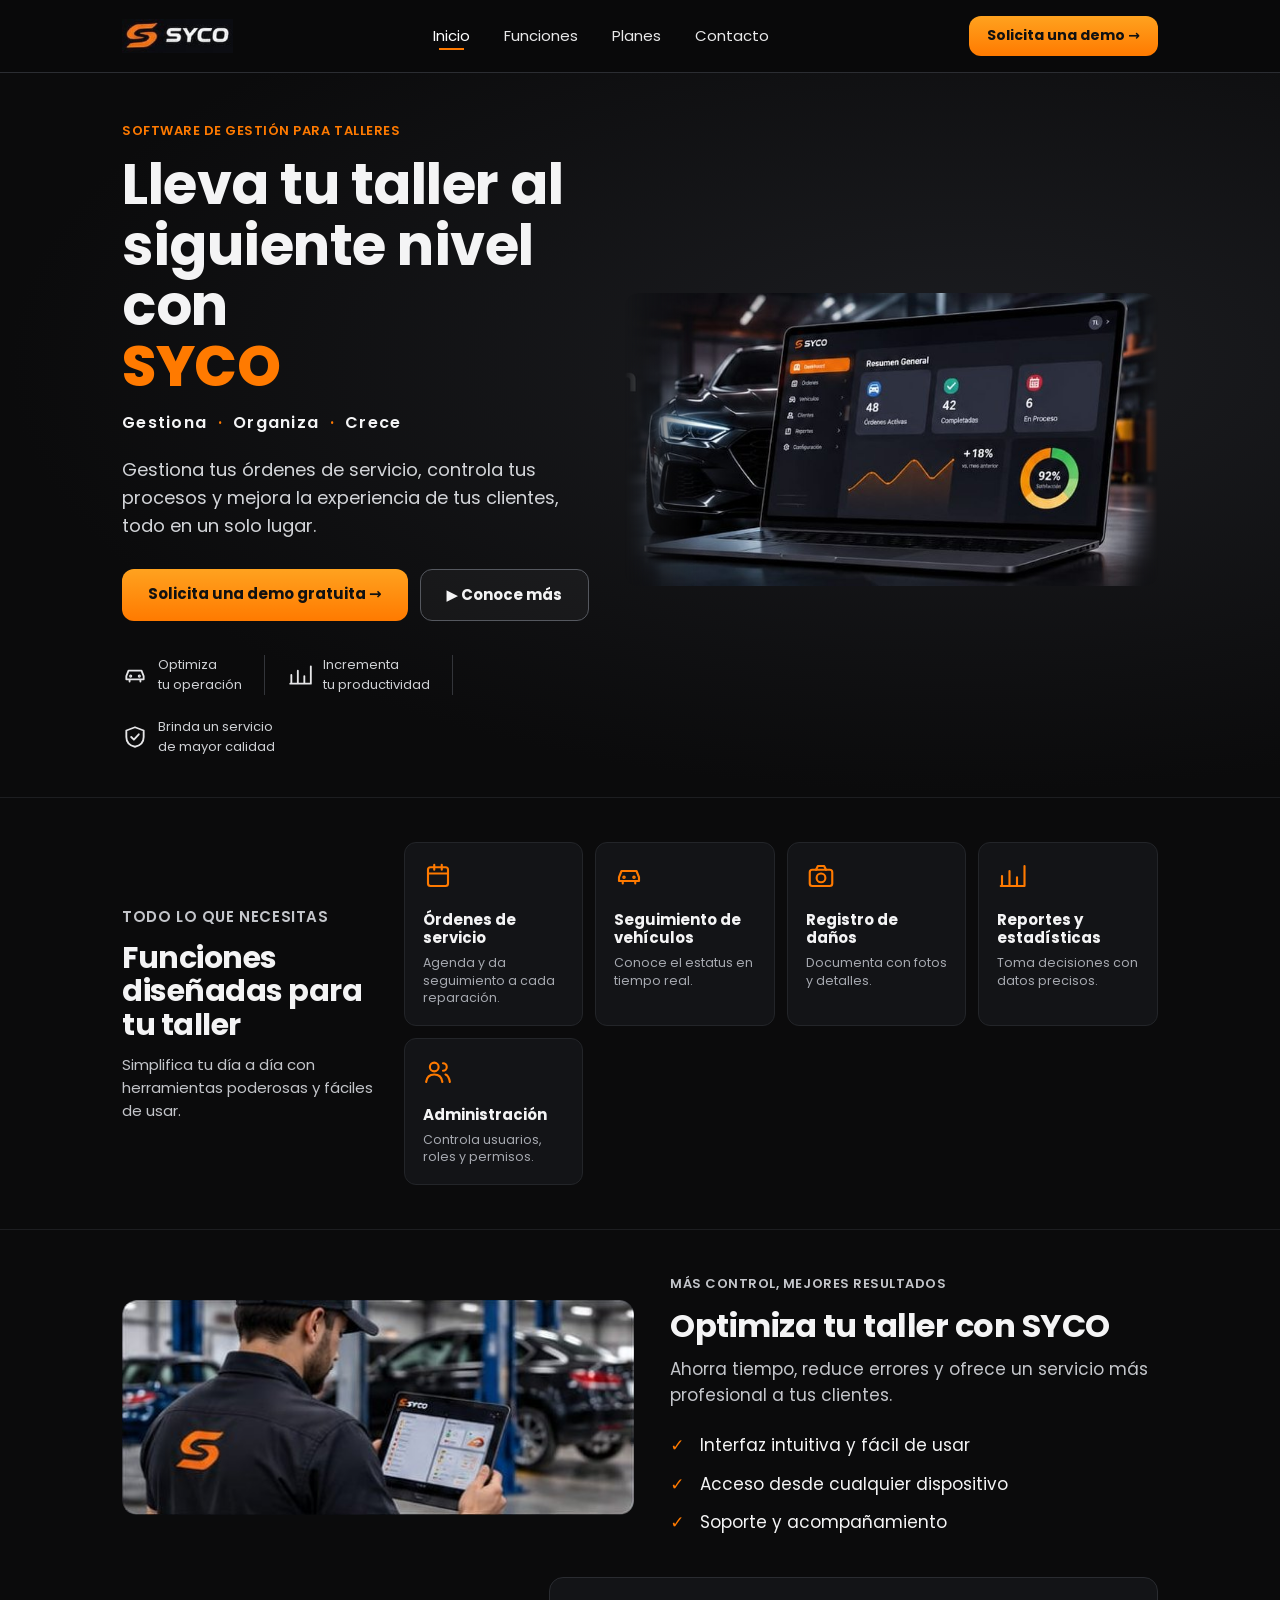
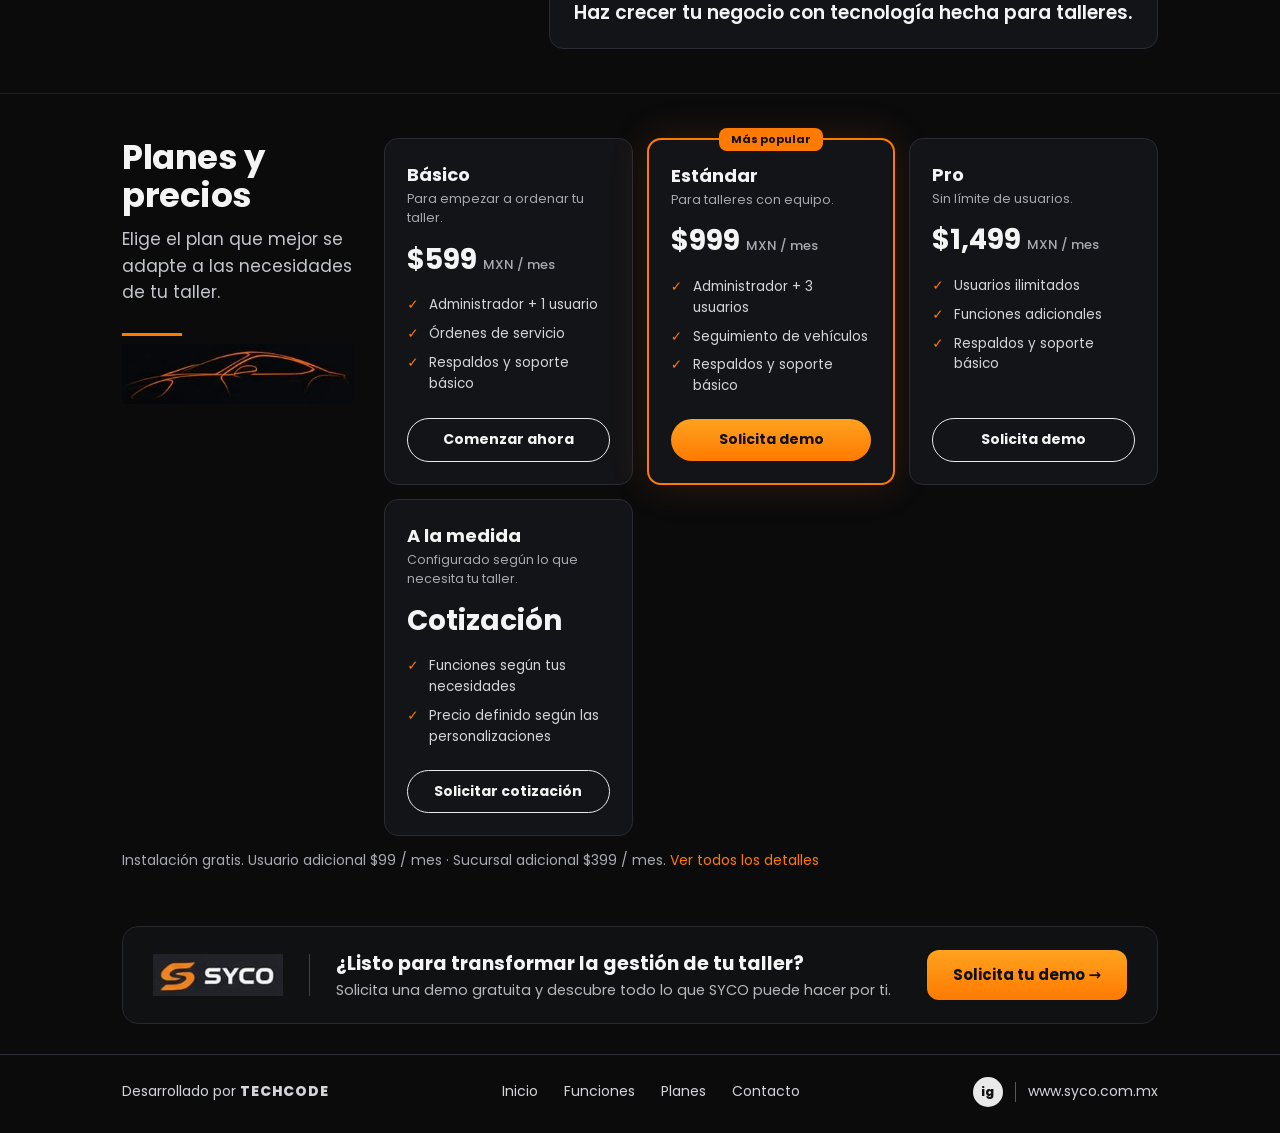
==== index.html @ 043d55bd "PW SYCO" ====
<!DOCTYPE html>
<html lang="es"><head><meta charset="utf-8"><meta name="viewport" content="width=device-width, initial-scale=1">
<title>Inicio | SYCO</title><meta name="description" content="SYCO: software de gestión para talleres mecánicos.">
<link rel="icon" href="logo-nav.jpg">
<link href="https://fonts.googleapis.com/css2?family=Poppins:wght@400;500;600;700;800&display=swap" rel="stylesheet">
<link rel="stylesheet" href="style.css"></head><body>
<header><div class="wrap nav"><a href="index.html" class="logo" aria-label="SYCO, inicio"><img src="logo-nav.jpg" alt="SYCO"></a>
<nav><a href="index.html" class=active>Inicio</a><a href="funciones.html">Funciones</a><a href="planes.html">Planes</a><a href="contacto.html">Contacto</a></nav><a class="btn sm" href="contacto.html">Solicita una demo →</a></div></header>
<main><section class="h-hero"><div class="wrap"><div>
<p class="eyebrow">Software de gestión para talleres</p>
<h1>Lleva tu taller al siguiente nivel con <em>SYCO</em></h1>
<p class="slogan">Gestiona <span>·</span> Organiza <span>·</span> Crece</p>
<p class="lead">Gestiona tus órdenes de servicio, controla tus procesos y mejora la experiencia de tus clientes, todo en un solo lugar.</p>
<div class="actions"><a class="btn" href="contacto.html">Solicita una demo gratuita →</a><a class="btn ghost" href="funciones.html">▶ Conoce más</a></div>
<div class="mini"><div><svg viewBox="0 0 24 24" aria-hidden="true"><path d="M4 16v-3l2-5h12l2 5v3M4 16h16M7 16v2M17 16v2"/><circle cx="8" cy="13" r=".6"/><circle cx="16" cy="13" r=".6"/></svg><span>Optimiza<br>tu operación</span></div><div><svg viewBox="0 0 24 24" aria-hidden="true"><path d="M4 20V12M10 20V8M16 20V13M22 20V4M3 20h19"/></svg><span>Incrementa<br>tu productividad</span></div><div><svg viewBox="0 0 24 24" aria-hidden="true"><path d="M12 3l8 3v6c0 5-3.500 8-8 9-4.500-1-8-4-8-9V6z"/><path d="M8.500 12l2.500 2.500 4.500-5"/></svg><span>Brinda un servicio<br>de mayor calidad</span></div></div>
</div><img class="shot" src="hero-laptop.jpg" alt="Panel de SYCO en una laptop frente a un auto" width="715" height="393"></div></section>

<section class="band"><div class="wrap f-wrap"><div><p class="eyebrow">Todo lo que necesitas</p><h2>Funciones diseñadas para tu taller</h2><p>Simplifica tu día a día con herramientas poderosas y fáciles de usar.</p></div>
<div class="ftl">
<div class="ft"><svg viewBox="0 0 24 24" aria-hidden="true"><rect x="4" y="5" width="16" height="15" rx="2"/><path d="M4 10h16M9 3v4M15 3v4"/></svg><h3>Órdenes de servicio</h3><p>Agenda y da seguimiento a cada reparación.</p></div>
<div class="ft"><svg viewBox="0 0 24 24" aria-hidden="true"><path d="M4 16v-3l2-5h12l2 5v3M4 16h16M7 16v2M17 16v2"/><circle cx="8" cy="13" r=".6"/><circle cx="16" cy="13" r=".6"/></svg><h3>Seguimiento de vehículos</h3><p>Conoce el estatus en tiempo real.</p></div>
<div class="ft"><svg viewBox="0 0 24 24" aria-hidden="true"><rect x="3" y="7" width="18" height="13" rx="2"/><circle cx="12" cy="13.500" r="3.500"/><path d="M8 7l1.500-3h5L16 7"/></svg><h3>Registro de daños</h3><p>Documenta con fotos y detalles.</p></div>
<div class="ft"><svg viewBox="0 0 24 24" aria-hidden="true"><path d="M4 20V12M10 20V8M16 20V13M22 20V4M3 20h19"/></svg><h3>Reportes y estadísticas</h3><p>Toma decisiones con datos precisos.</p></div>
<div class="ft"><svg viewBox="0 0 24 24" aria-hidden="true"><circle cx="9" cy="8" r="3.500"/><path d="M2.500 20c.5-4 3-6 6.500-6s6 2 6.500 6M16 5a3 3 0 010 6M18 14c2 .8 3 2.700 3.500 6"/></svg><h3>Administración</h3><p>Controla usuarios, roles y permisos.</p></div></div></div></section>

<section class="band"><div class="wrap opt"><img class="m" src="mecanico.jpg" alt="Mecánico usando SYCO en una tableta" width="499" height="209">
<div><p class="eyebrow">Más control, mejores resultados</p><h2>Optimiza tu taller con SYCO</h2><p>Ahorra tiempo, reduce errores y ofrece un servicio más profesional a tus clientes.</p>
<ul class="chk"><li>Interfaz intuitiva y fácil de usar</li><li>Acceso desde cualquier dispositivo</li><li>Soporte y acompañamiento</li></ul></div>
<div class="grow" style="grid-column:1/-1;justify-items:end"><div>Haz crecer tu negocio con tecnología hecha para talleres.</div></div></div></section>

<section class="band"><div class="wrap pr"><div><h2>Planes y precios</h2><p>Elige el plan que mejor se adapte a las necesidades de tu taller.</p><hr><img src="auto-linea.jpg" alt="" width="330" height="85"></div>
<div class="cards">
<div class="pc"><h3>Básico</h3><small class="d">Para empezar a ordenar tu taller.</small><div class="pp">$599 <small>MXN / mes</small></div><ul><li>Administrador + 1 usuario</li><li>Órdenes de servicio</li><li>Respaldos y soporte básico</li></ul><a class="btn ghost" href="contacto.html">Comenzar ahora</a></div>
<div class="pc hot"><span class="badge">Más popular</span><h3>Estándar</h3><small class="d">Para talleres con equipo.</small><div class="pp">$999 <small>MXN / mes</small></div><ul><li>Administrador + 3 usuarios</li><li>Seguimiento de vehículos</li><li>Respaldos y soporte básico</li></ul><a class="btn" href="contacto.html">Solicita demo</a></div>
<div class="pc"><h3>Pro</h3><small class="d">Sin límite de usuarios.</small><div class="pp">$1,499 <small>MXN / mes</small></div><ul><li>Usuarios ilimitados</li><li>Funciones adicionales</li><li>Respaldos y soporte básico</li></ul><a class="btn ghost" href="contacto.html">Solicita demo</a></div>
<div class="pc"><h3>A la medida</h3><small class="d">Configurado según lo que necesita tu taller.</small><div class="pp">Cotización</div><ul><li>Funciones según tus necesidades</li><li>Precio definido según las personalizaciones</li></ul><a class="btn ghost" href="contacto.html">Solicitar cotización</a></div>
</div></div>
<div class="wrap" style="margin-top:14px"><p style="color:#a7aab1;font-size:14px">Instalación gratis. Usuario adicional $99 / mes · Sucursal adicional $399 / mes. <a href="planes.html" style="color:var(--o)">Ver todos los detalles</a></p></div></section>

<section style="padding:10px 0 0"><div class="wrap"><div class="cta2"><img src="logo-cta.jpg" alt="SYCO"><div><h3>¿Listo para transformar la gestión de tu taller?</h3><p>Solicita una demo gratuita y descubre todo lo que SYCO puede hacer por ti.</p></div><a class="btn" href="contacto.html">Solicita tu demo →</a></div></div></section></main>
<footer><div class="wrap fgrid"><span>Desarrollado por <span class="tc">TECHCODE</span></span>
<nav><a href="index.html" class=active>Inicio</a><a href="funciones.html">Funciones</a><a href="planes.html">Planes</a><a href="contacto.html">Contacto</a></nav>
<div class="footer-site"><a href="https://www.instagram.com/syco.mx/" aria-label="Instagram" target="_blank" rel="noopener noreferrer">ig</a><span class="footer-separator" aria-hidden="true"></span><span>www.syco.com.mx</span></div></div></footer></body></html>
---- style.css ----
:root{--bg:#09090a;--panel:#141518;--line:#2b2d32;--text:#f4f4f5;--muted:#a7aab1;--o:#ff7a00;--o2:#ffa21f;--od:#e66c00;
--metal:linear-gradient(180deg,#fff 0%,#d7d9de 45%,#8f939b 100%);--fire:linear-gradient(100deg,#fff 0%,#c9ccd2 35%,#ff9a1f 70%,#ff6a00 100%)}
*{box-sizing:border-box;margin:0}
html{scroll-behavior:smooth}
body{font-family:'Saira',system-ui,-apple-system,'Segoe UI',Roboto,sans-serif;background:var(--bg);color:var(--text);line-height:1.55;font-size:17px;position:relative;overflow-x:hidden;
background-image:radial-gradient(ellipse at 50% -10%,#24262b 0,transparent 60%)}
/* franjas diagonales como en el logo */
body::before,body::after{content:"";position:fixed;z-index:0;pointer-events:none;width:5px;height:520px;background:var(--o);transform:rotate(38deg);opacity:.85;box-shadow:22px 0 0 -1px #1d1e22,40px 0 0 -2px var(--o)}
body::before{left:-8px;top:-170px}
body::after{right:-8px;bottom:-170px}
header,main,footer{position:relative;z-index:1}
a{color:inherit;text-decoration:none}
:focus-visible{outline:2px solid var(--o);outline-offset:3px}
.wrap{max-width:1080px;margin:0 auto;padding:0 22px}
section{padding:72px 0}
header{position:sticky;top:0;z-index:10;background:rgba(9,9,10,.9);backdrop-filter:blur(8px);border-bottom:1px solid var(--line)}
.nav{display:flex;align-items:center;justify-content:space-between;height:64px}
.logo{display:flex;align-items:center;gap:10px;font-family:'Michroma','Saira',sans-serif;font-style:italic;font-size:20px;letter-spacing:1px;background:var(--metal);-webkit-background-clip:text;background-clip:text;color:transparent}
.logo img{border-radius:50%;border:2px solid var(--o)}
.nav nav{display:flex;gap:22px;align-items:center;font-size:15px;color:var(--muted)}
.nav nav a:hover,.nav nav a.active{color:var(--o)}
.btn{display:inline-block;background:linear-gradient(180deg,var(--o2),var(--o));color:#111;font-weight:700;padding:13px 28px;border-radius:999px;box-shadow:0 6px 22px rgba(255,122,0,.28);transition:transform .15s,box-shadow .15s}
.btn:hover{transform:translateY(-1px);box-shadow:0 10px 28px rgba(255,122,0,.4)}
.btn.ghost{background:transparent;color:var(--text);border:1px solid #484b52;box-shadow:none}
.btn.ghost:hover{border-color:var(--o);color:var(--o)}
.btn.sm{padding:8px 18px;font-size:15px}
/* tipografía */
h1,h2{font-family:'Michroma','Saira',sans-serif;font-style:italic;font-weight:400;line-height:1.12;text-transform:uppercase}
h1{font-size:clamp(28px,5vw,50px)}
h2{font-size:clamp(22px,3.4vw,32px);margin-bottom:12px}
.metal{background:var(--fire);-webkit-background-clip:text;background-clip:text;color:transparent}
.px{display:grid;grid-template-columns:repeat(3,10px);gap:3px;margin-bottom:18px;transform:skewX(-20deg)}
.px i{width:10px;height:10px;background:var(--o)}.px i:nth-child(2),.px i:nth-child(4),.px i:nth-child(6){background:transparent}
.lead{color:var(--muted);margin:20px 0 30px;max-width:46ch;font-size:19px}
.sub{color:var(--muted);max-width:56ch;margin-bottom:36px}
.tagline{letter-spacing:.28em;font-size:13px;color:var(--muted);margin-top:22px}
.actions{display:flex;gap:12px;flex-wrap:wrap}
.note{margin-top:16px;color:var(--muted);font-size:15px}
.hero{padding-top:64px}
.hero .wrap{display:grid;grid-template-columns:1.1fr .9fr;gap:48px;align-items:center}
.phone{justify-self:center;max-width:290px;border:3px solid #34363c;border-radius:30px;overflow:hidden;box-shadow:0 0 0 1px var(--o),0 24px 70px rgba(255,122,0,.22)}
.phone img{display:block;width:100%;height:auto}
.brand{padding:24px 0}
.brand img{width:100%;height:auto;border-radius:6px 36px 6px 36px;border:1px solid var(--line);display:block}
.page-head{padding:56px 0 8px}
.page-head p{color:var(--muted);max-width:56ch;margin-top:14px}
/* tarjetas con esquinas asimétricas */
.card,.plan,.extras div,.steps div.s{background:var(--panel);border:1px solid var(--line);border-radius:6px 26px 6px 26px;padding:26px}
.two{display:grid;grid-template-columns:repeat(auto-fit,minmax(300px,1fr));gap:20px}
.card h3{margin-bottom:10px;color:var(--o2);font-size:20px}
.card ul{list-style:none;padding:0;color:var(--muted);font-size:16px}
.card li,.plan li{padding:4px 0 4px 24px;position:relative}
.card li::before,.plan li::before{content:"✓";position:absolute;left:0;color:var(--o);font-weight:700}
.steps{display:grid;grid-template-columns:repeat(auto-fit,minmax(220px,1fr));gap:24px;counter-reset:s}
.steps div{counter-increment:s;padding-top:14px;border-top:3px solid var(--o)}
.steps div::before{content:counter(s);font-family:'Michroma',sans-serif;font-style:italic;font-size:28px;color:var(--o)}
.steps h3{font-size:19px;margin:6px 0 2px}.steps p{color:var(--muted);font-size:16px}
.plans{display:grid;grid-template-columns:repeat(auto-fit,minmax(230px,1fr));gap:16px}
.plan{display:flex;flex-direction:column}
.plan.hot{border-color:var(--o);box-shadow:0 0 0 1px var(--o),0 18px 50px rgba(255,122,0,.15)}
.plan h3{font-size:22px}
.price{font-size:36px;font-weight:800;margin:8px 0 2px;background:var(--metal);-webkit-background-clip:text;background-clip:text;color:transparent}
.price small{font-size:15px;font-weight:400;color:var(--muted);-webkit-text-fill-color:var(--muted)}
.plan ul{list-style:none;padding:0;margin:16px 0 24px;color:var(--muted);font-size:16px;flex:1}
.plan .btn{text-align:center}
.extras{display:grid;grid-template-columns:repeat(auto-fit,minmax(230px,1fr));gap:16px;margin-top:16px}
.extras div{border-style:dashed;padding:18px 22px}.extras strong{color:var(--o2)}
.incl{margin-top:40px}.incl ul{list-style:none;padding:0;display:flex;flex-wrap:wrap;gap:10px;margin-top:14px}
.incl li{border:1px solid var(--line);border-radius:999px;padding:6px 16px;font-size:15px;color:var(--muted)}
.faq details{border-bottom:1px solid var(--line);padding:16px 0}.faq summary{cursor:pointer;font-weight:700}.faq p{color:var(--muted);margin-top:8px}
.cta{background:linear-gradient(180deg,transparent,#141518);border-top:1px solid var(--line);text-align:center}
.cta p{color:var(--muted);margin:0 auto 26px;max-width:50ch}
.contact-list{display:grid;gap:14px;margin-top:24px;justify-items:start}
footer{padding:30px 0;color:var(--muted);font-size:14px;text-align:center;border-top:1px solid var(--line)}
@media(max-width:820px){.hero .wrap{grid-template-columns:1fr}.nav nav{gap:12px}.nav nav a:not(.btn){font-size:14px}section{padding:52px 0}.logo{font-size:16px}}
@media(max-width:520px){.nav nav a:not(.btn):not(.active){display:none}}
@media(prefers-reduced-motion:reduce){html{scroll-behavior:auto}.btn{transition:none}}

/* ===== Estilo mockup ===== */
body{font-family:'Poppins',system-ui,sans-serif;background:#0b0b0c;background-image:none;min-height:100vh;display:flex;flex-direction:column}
main{flex:1}
body::before,body::after{display:none}
h1,h2{font-family:'Poppins',sans-serif;font-style:normal;text-transform:none;font-weight:700;letter-spacing:-.5px}
.logo{background:none;color:inherit;-webkit-text-fill-color:initial}
.logo img{border:0;border-radius:0;height:34px;width:auto;mix-blend-mode:screen}
.nav{height:72px}
.nav nav{gap:34px;color:#e9e9ea}
.nav nav a.active{color:#fff;box-shadow:0 8px 0 -6px var(--o)}
.nav nav a:hover{color:var(--o)}
.btn{border-radius:12px;padding:13px 26px;font-size:15px;box-shadow:none}
.btn.sm{padding:9px 18px;font-size:14px}
.btn.ghost{border:1px solid #55585f;background:rgba(255,255,255,.04)}
.eyebrow{color:var(--o);font-weight:600;font-size:13px;letter-spacing:.04em;text-transform:uppercase;margin-bottom:14px}
.h-hero{position:relative;padding:48px 0 40px;background:radial-gradient(ellipse at 75% 40%,#1c1d21 0,#0b0b0c 70%)}
.h-hero .wrap{display:grid;grid-template-columns:.95fr 1.05fr;gap:20px;align-items:center}
.h-hero h1{font-size:clamp(34px,5vw,56px);line-height:1.08}
.h-hero h1 em{display:block;font-style:normal;color:var(--o);font-weight:800}
.h-hero .slogan{margin-top:14px;color:#f4f4f5;font-size:16px;font-weight:600;letter-spacing:.08em}
.h-hero .slogan span{color:var(--o);padding:0 5px}
.h-hero .lead{font-size:18px;color:#d3d5d9;max-width:44ch}
.h-hero .shot{width:100%;height:auto;display:block;border-radius:14px;mask-image:linear-gradient(90deg,transparent,#000 14%,#000 94%,transparent)}
.mini{display:flex;gap:22px;flex-wrap:wrap;margin-top:34px;font-size:13px;color:#cfd1d5}
.mini div{display:flex;gap:10px;align-items:center;padding-right:22px;border-right:1px solid #33353a}
.mini div:last-child{border:0}
.mini svg,.ft svg{width:26px;height:26px;stroke:#e6e6e8;fill:none;stroke-width:1.7;stroke-linecap:round;stroke-linejoin:round;flex:none}
.band{border-top:1px solid #1d1e21;padding:44px 0}
.f-wrap{display:grid;grid-template-columns:1fr 3fr;gap:30px;align-items:center}
.f-wrap h2{font-size:30px;margin-bottom:10px}
.f-wrap p{color:#c4c6cb;font-size:15px}
.ftl{display:grid;grid-template-columns:repeat(auto-fit,minmax(150px,1fr));gap:12px}
.ft{background:#131417;border:1px solid #232529;border-radius:12px;padding:18px}
.ft svg{stroke:var(--o);width:30px;height:30px;margin-bottom:12px}
.ft h3{font-size:15px;line-height:1.25;margin-bottom:6px}
.ft p{font-size:12.5px;color:#a7aab1;line-height:1.4}
.opt{display:grid;grid-template-columns:1.05fr 1fr;gap:36px;align-items:center}
.opt img.m{width:100%;height:auto;border-radius:14px;display:block}
.opt h2{font-size:32px}.opt p{color:#c4c6cb}
.chk{list-style:none;padding:0;margin:18px 0 0}
.chk li{padding:6px 0 6px 30px;position:relative}
.chk li::before{content:"✓";position:absolute;left:0;color:var(--o);font-weight:800}
.grow{display:grid;justify-items:center;gap:14px}
.grow svg{width:110px;stroke:var(--o);fill:none;stroke-width:5;stroke-linecap:round;stroke-linejoin:round}
.grow div{border:1px solid #2a2c31;background:#131417;border-radius:14px;padding:22px 24px;font-weight:600;font-size:19px;line-height:1.35}
.pr{display:grid;grid-template-columns:.9fr 3fr;gap:30px;align-items:start}
.pr h2{font-size:34px}.pr p{color:#c4c6cb}
.pr hr{border:0;width:60px;height:3px;background:var(--o);margin:28px 0 8px}
.pr img{width:100%;height:auto;mix-blend-mode:screen}
.cards{display:grid;grid-template-columns:repeat(auto-fit,minmax(190px,1fr));gap:14px}
.pc{background:#131417;border:1px solid #2a2c31;border-radius:14px;padding:22px;position:relative;display:flex;flex-direction:column}
.pc.hot{border:2px solid var(--o);box-shadow:0 0 40px rgba(255,122,0,.15)}
.pc .badge{position:absolute;top:-12px;left:50%;transform:translateX(-50%);background:var(--o);color:#111;font-size:11px;font-weight:700;padding:3px 12px;border-radius:8px}
.pc h3{font-size:18px}.pc small.d{color:#a7aab1;font-size:12.5px}
.pc .pp{font-size:28px;font-weight:700;margin:10px 0}.pc .pp small{font-size:13px;color:#a7aab1;font-weight:500}
.pc ul{list-style:none;padding:0;margin:0 0 18px;font-size:13.5px;color:#d3d5d9;flex:1}
.pc li{padding:4px 0 4px 22px;position:relative}.pc li::before{content:"✓";position:absolute;left:0;color:var(--o);font-weight:800}
.pc .btn{text-align:center;padding:10px;font-size:14px;border-radius:999px}
.pc .btn.ghost{background:transparent;border:1.5px solid #e9e9ea}
.cta2{display:flex;align-items:center;gap:26px;border:1px solid #26282c;background:#101113;border-radius:16px;padding:22px 30px;margin:0 0 30px}
.cta2 img{height:42px;width:auto;mix-blend-mode:screen;padding-right:26px;border-right:1px solid #33353a;box-sizing:content-box}
.cta2 h3{font-size:19px}.cta2 p{color:#b5b8be;font-size:14.5px}.cta2 .btn{margin-left:auto;white-space:nowrap}
.fgrid{display:flex;align-items:center;justify-content:space-between;gap:20px;flex-wrap:wrap;font-size:14px;color:#d3d5d9}
.fgrid nav{display:flex;gap:26px;flex-wrap:wrap}
.soc{display:flex;gap:10px}.soc a{width:30px;height:30px;border-radius:50%;background:#e9e9ea;color:#111;display:grid;place-items:center;font-weight:800;font-size:12px}
.footer-site{display:flex;align-items:center;gap:12px;white-space:nowrap}
.footer-site a{width:30px;height:30px;border-radius:50%;background:#e9e9ea;color:#111;display:grid;place-items:center;font-weight:800;font-size:12px}
.footer-separator{width:1px;height:20px;background:#55585f}
footer{text-align:left;padding:22px 0 26px}
.tc{font-weight:800;letter-spacing:.06em}
@media(max-width:900px){.h-hero .wrap,.f-wrap,.opt,.pr{grid-template-columns:1fr}.cta2{flex-wrap:wrap}.cta2 .btn{margin-left:0}.nav nav a:not(.btn){display:none}}

/* ===== Funciones ===== */
.page-head h1{font-size:clamp(28px,4.4vw,44px);max-width:20ch;background:none;-webkit-text-fill-color:initial;color:#fff}
.page-head .eyebrow{margin-bottom:12px}
.bens{display:grid;grid-template-columns:repeat(auto-fit,minmax(280px,1fr));gap:18px}
.ben{background:#131417;border:1px solid #232529;border-radius:14px;padding:28px}
.ben svg{width:34px;height:34px;stroke:var(--o);fill:none;stroke-width:1.7;stroke-linecap:round;stroke-linejoin:round;margin-bottom:16px}
.ben h3{font-size:19px;margin-bottom:8px;line-height:1.3}
.ben p{color:#b9bcc2;font-size:15.5px}
.also{border-top:1px solid #1d1e21;padding-top:32px;display:grid;grid-template-columns:1fr 1.5fr;gap:30px}
.also h2{font-size:26px}
.also .chk{margin:0;color:#d3d5d9}
@media(max-width:820px){.also{grid-template-columns:1fr;gap:10px}}
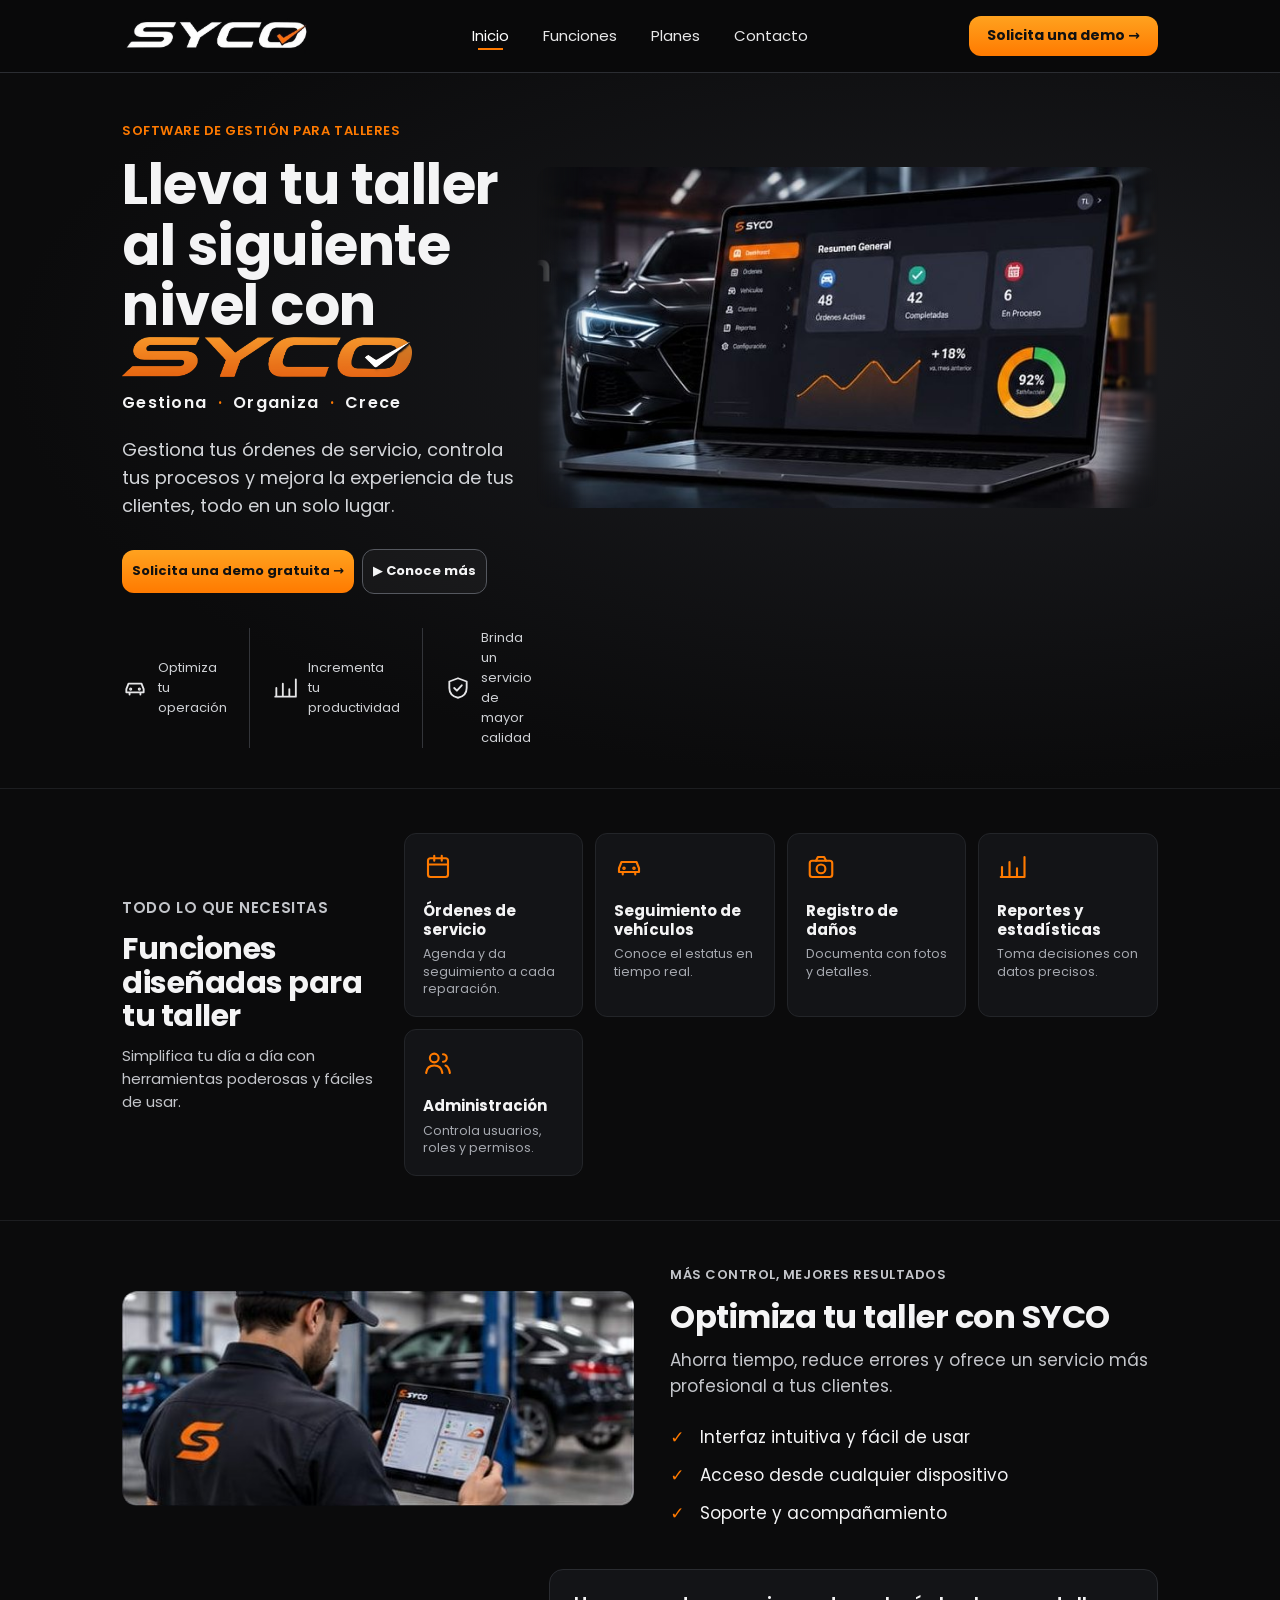
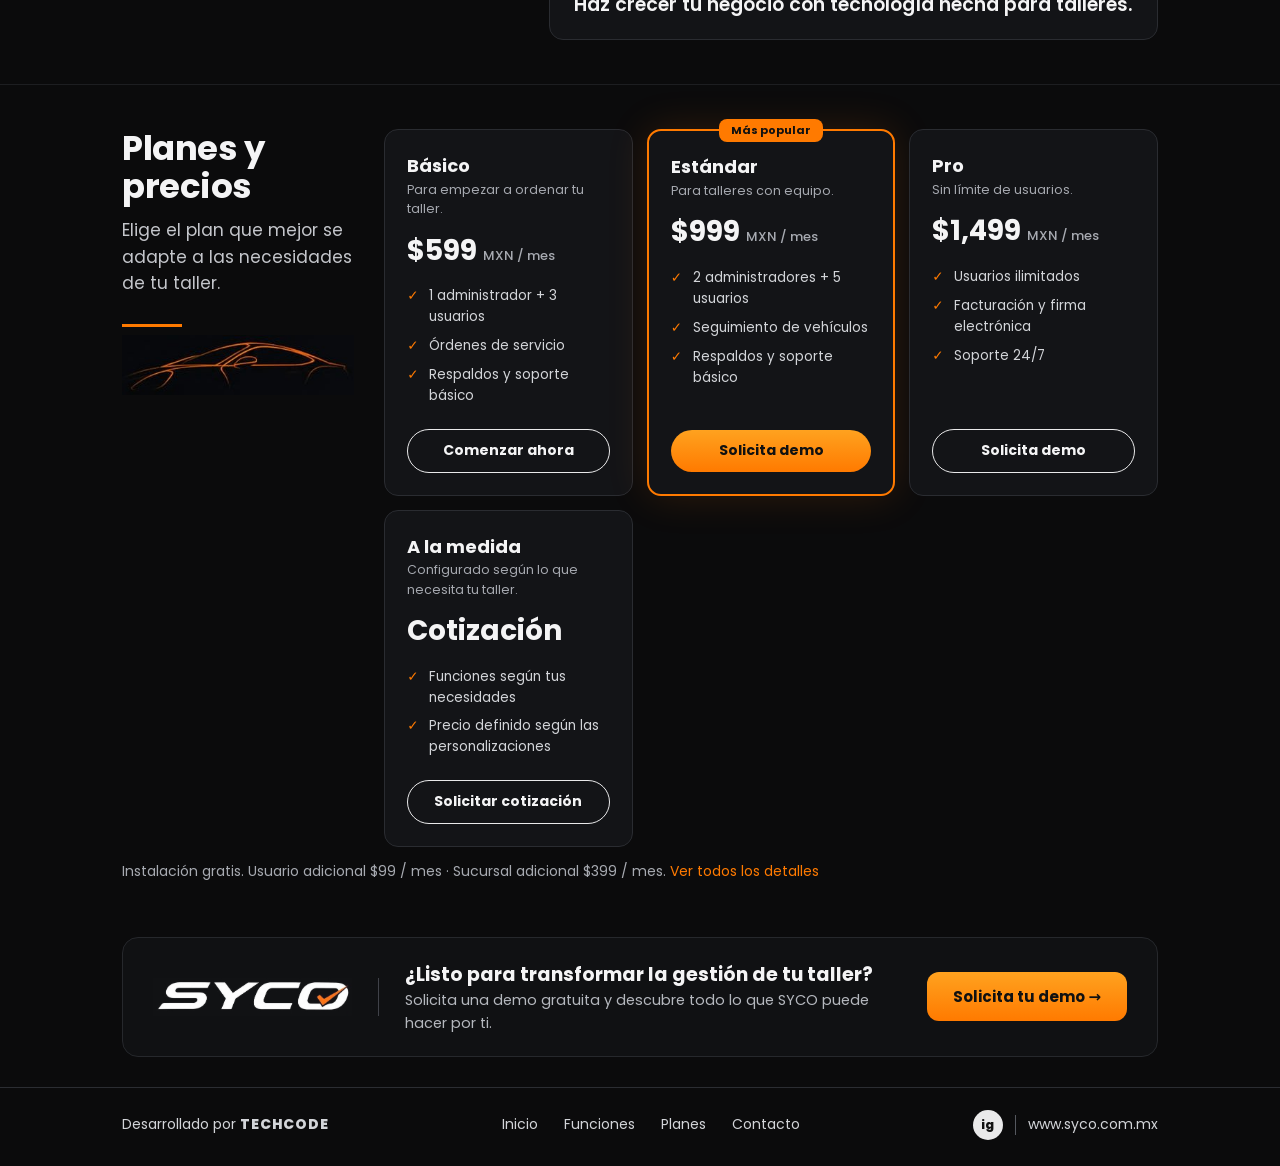
==== commit 43b0f4e4: "Correciones pagina principal" ====
--- a/index.html
+++ b/index.html
@@ -1,14 +1,14 @@
 <!DOCTYPE html>
 <html lang="es"><head><meta charset="utf-8"><meta name="viewport" content="width=device-width, initial-scale=1">
 <title>Inicio | SYCO</title><meta name="description" content="SYCO: software de gestión para talleres mecánicos.">
-<link rel="icon" href="logo-nav.jpg">
+<link rel="icon" type="image/png" href="../../imagenes/logoS.png" />
 <link href="https://fonts.googleapis.com/css2?family=Poppins:wght@400;500;600;700;800&display=swap" rel="stylesheet">
 <link rel="stylesheet" href="style.css"></head><body>
-<header><div class="wrap nav"><a href="index.html" class="logo" aria-label="SYCO, inicio"><img src="logo-nav.jpg" alt="SYCO"></a>
+<header><div class="wrap nav"><a href="index.html" class="logo" aria-label="SYCO, inicio"><img src="logo-wordmark.jpg" alt="SYCO"></a>
 <nav><a href="index.html" class=active>Inicio</a><a href="funciones.html">Funciones</a><a href="planes.html">Planes</a><a href="contacto.html">Contacto</a></nav><a class="btn sm" href="contacto.html">Solicita una demo →</a></div></header>
 <main><section class="h-hero"><div class="wrap"><div>
 <p class="eyebrow">Software de gestión para talleres</p>
-<h1>Lleva tu taller al siguiente nivel con <em>SYCO</em></h1>
+<h1>Lleva tu taller al siguiente nivel con <em><img src="syco-naranja-palomita-blanca.png" alt="SYCO naranja con palomita blanca"></em></h1>
 <p class="slogan">Gestiona <span>·</span> Organiza <span>·</span> Crece</p>
 <p class="lead">Gestiona tus órdenes de servicio, controla tus procesos y mejora la experiencia de tus clientes, todo en un solo lugar.</p>
 <div class="actions"><a class="btn" href="contacto.html">Solicita una demo gratuita →</a><a class="btn ghost" href="funciones.html">▶ Conoce más</a></div>
@@ -30,14 +30,14 @@
 
 <section class="band"><div class="wrap pr"><div><h2>Planes y precios</h2><p>Elige el plan que mejor se adapte a las necesidades de tu taller.</p><hr><img src="auto-linea.jpg" alt="" width="330" height="85"></div>
 <div class="cards">
-<div class="pc"><h3>Básico</h3><small class="d">Para empezar a ordenar tu taller.</small><div class="pp">$599 <small>MXN / mes</small></div><ul><li>Administrador + 1 usuario</li><li>Órdenes de servicio</li><li>Respaldos y soporte básico</li></ul><a class="btn ghost" href="contacto.html">Comenzar ahora</a></div>
-<div class="pc hot"><span class="badge">Más popular</span><h3>Estándar</h3><small class="d">Para talleres con equipo.</small><div class="pp">$999 <small>MXN / mes</small></div><ul><li>Administrador + 3 usuarios</li><li>Seguimiento de vehículos</li><li>Respaldos y soporte básico</li></ul><a class="btn" href="contacto.html">Solicita demo</a></div>
-<div class="pc"><h3>Pro</h3><small class="d">Sin límite de usuarios.</small><div class="pp">$1,499 <small>MXN / mes</small></div><ul><li>Usuarios ilimitados</li><li>Funciones adicionales</li><li>Respaldos y soporte básico</li></ul><a class="btn ghost" href="contacto.html">Solicita demo</a></div>
+<div class="pc"><h3>Básico</h3><small class="d">Para empezar a ordenar tu taller.</small><div class="pp">$599 <small>MXN / mes</small></div><ul><li>1 administrador + 3 usuarios</li><li>Órdenes de servicio</li><li>Respaldos y soporte básico</li></ul><a class="btn ghost" href="contacto.html">Comenzar ahora</a></div>
+<div class="pc hot"><span class="badge">Más popular</span><h3>Estándar</h3><small class="d">Para talleres con equipo.</small><div class="pp">$999 <small>MXN / mes</small></div><ul><li>2 administradores + 5 usuarios</li><li>Seguimiento de vehículos</li><li>Respaldos y soporte básico</li></ul><a class="btn" href="contacto.html">Solicita demo</a></div>
+<div class="pc"><h3>Pro</h3><small class="d">Sin límite de usuarios.</small><div class="pp">$1,499 <small>MXN / mes</small></div><ul><li>Usuarios ilimitados</li><li>Facturación y firma electrónica</li><li>Soporte 24/7</li></ul><a class="btn ghost" href="contacto.html">Solicita demo</a></div>
 <div class="pc"><h3>A la medida</h3><small class="d">Configurado según lo que necesita tu taller.</small><div class="pp">Cotización</div><ul><li>Funciones según tus necesidades</li><li>Precio definido según las personalizaciones</li></ul><a class="btn ghost" href="contacto.html">Solicitar cotización</a></div>
 </div></div>
 <div class="wrap" style="margin-top:14px"><p style="color:#a7aab1;font-size:14px">Instalación gratis. Usuario adicional $99 / mes · Sucursal adicional $399 / mes. <a href="planes.html" style="color:var(--o)">Ver todos los detalles</a></p></div></section>
 
-<section style="padding:10px 0 0"><div class="wrap"><div class="cta2"><img src="logo-cta.jpg" alt="SYCO"><div><h3>¿Listo para transformar la gestión de tu taller?</h3><p>Solicita una demo gratuita y descubre todo lo que SYCO puede hacer por ti.</p></div><a class="btn" href="contacto.html">Solicita tu demo →</a></div></div></section></main>
+<section style="padding:10px 0 0"><div class="wrap"><div class="cta2"><img src="logo-wordmark.jpg" alt="SYCO"><div><h3>¿Listo para transformar la gestión de tu taller?</h3><p>Solicita una demo gratuita y descubre todo lo que SYCO puede hacer por ti.</p></div><a class="btn" href="contacto.html">Solicita tu demo →</a></div></div></section></main>
 <footer><div class="wrap fgrid"><span>Desarrollado por <span class="tc">TECHCODE</span></span>
 <nav><a href="index.html" class=active>Inicio</a><a href="funciones.html">Funciones</a><a href="planes.html">Planes</a><a href="contacto.html">Contacto</a></nav>
 <div class="footer-site"><a href="https://www.instagram.com/syco.mx/" aria-label="Instagram" target="_blank" rel="noopener noreferrer">ig</a><span class="footer-separator" aria-hidden="true"></span><span>www.syco.com.mx</span></div></div></footer></body></html>
--- a/style.css
+++ b/style.css
@@ -34,7 +34,7 @@
 .lead{color:var(--muted);margin:20px 0 30px;max-width:46ch;font-size:19px}
 .sub{color:var(--muted);max-width:56ch;margin-bottom:36px}
 .tagline{letter-spacing:.28em;font-size:13px;color:var(--muted);margin-top:22px}
-.actions{display:flex;gap:12px;flex-wrap:wrap}
+.actions{display:flex;gap:8px;flex-wrap:nowrap;align-items:center;justify-content:flex-start}
 .note{margin-top:16px;color:var(--muted);font-size:15px}
 .hero{padding-top:64px}
 .hero .wrap{display:grid;grid-template-columns:1.1fr .9fr;gap:48px;align-items:center}
@@ -82,7 +82,7 @@
 body::before,body::after{display:none}
 h1,h2{font-family:'Poppins',sans-serif;font-style:normal;text-transform:none;font-weight:700;letter-spacing:-.5px}
 .logo{background:none;color:inherit;-webkit-text-fill-color:initial}
-.logo img{border:0;border-radius:0;height:34px;width:auto;mix-blend-mode:screen}
+.logo img{border:0;border-radius:0;height:36px;width:auto;mix-blend-mode:screen}
 .nav{height:72px}
 .nav nav{gap:34px;color:#e9e9ea}
 .nav nav a.active{color:#fff;box-shadow:0 8px 0 -6px var(--o)}
@@ -92,14 +92,17 @@
 .btn.ghost{border:1px solid #55585f;background:rgba(255,255,255,.04)}
 .eyebrow{color:var(--o);font-weight:600;font-size:13px;letter-spacing:.04em;text-transform:uppercase;margin-bottom:14px}
 .h-hero{position:relative;padding:48px 0 40px;background:radial-gradient(ellipse at 75% 40%,#1c1d21 0,#0b0b0c 70%)}
-.h-hero .wrap{display:grid;grid-template-columns:.95fr 1.05fr;gap:20px;align-items:center}
+.h-hero .wrap{display:grid;grid-template-columns:minmax(0,.78fr) minmax(0,1.22fr);gap:18px;align-items:start}
 .h-hero h1{font-size:clamp(34px,5vw,56px);line-height:1.08}
 .h-hero h1 em{display:block;font-style:normal;color:var(--o);font-weight:800}
-.h-hero .slogan{margin-top:14px;color:#f4f4f5;font-size:16px;font-weight:600;letter-spacing:.08em}
+.h-hero h1 em img{display:block;width:clamp(200px,24vw,290px);height:auto;object-fit:contain;mix-blend-mode:screen}
+.h-hero .slogan{margin-top:14px;color:#f4f4f5;font-size:16px;font-weight:600;letter-spacing:.08em;width:100%;white-space:nowrap}
 .h-hero .slogan span{color:var(--o);padding:0 5px}
 .h-hero .lead{font-size:18px;color:#d3d5d9;max-width:44ch}
-.h-hero .shot{width:100%;height:auto;display:block;border-radius:14px;mask-image:linear-gradient(90deg,transparent,#000 14%,#000 94%,transparent)}
-.mini{display:flex;gap:22px;flex-wrap:wrap;margin-top:34px;font-size:13px;color:#cfd1d5}
+.actions .btn{white-space:nowrap;flex-shrink:1;min-width:0;padding:11px 10px;font-size:13px}
+.actions .btn.ghost{flex-shrink:0}
+.h-hero .shot{width:100%;max-width:none;height:auto;align-self:start;margin-top:46px;display:block;border-radius:14px;object-fit:contain;object-position:center;mask-image:linear-gradient(90deg,transparent 0,#000 8%,#000 92%,transparent 100%)}
+.mini{display:flex;width:100%;gap:22px;flex-wrap:nowrap;margin-top:34px;font-size:13px;color:#cfd1d5}
 .mini div{display:flex;gap:10px;align-items:center;padding-right:22px;border-right:1px solid #33353a}
 .mini div:last-child{border:0}
 .mini svg,.ft svg{width:26px;height:26px;stroke:#e6e6e8;fill:none;stroke-width:1.7;stroke-linecap:round;stroke-linejoin:round;flex:none}
@@ -136,7 +139,7 @@
 .pc .btn{text-align:center;padding:10px;font-size:14px;border-radius:999px}
 .pc .btn.ghost{background:transparent;border:1.5px solid #e9e9ea}
 .cta2{display:flex;align-items:center;gap:26px;border:1px solid #26282c;background:#101113;border-radius:16px;padding:22px 30px;margin:0 0 30px}
-.cta2 img{height:42px;width:auto;mix-blend-mode:screen;padding-right:26px;border-right:1px solid #33353a;box-sizing:content-box}
+.cta2 img{height:38px;width:auto;mix-blend-mode:screen;padding-right:26px;border-right:1px solid #33353a;box-sizing:content-box}
 .cta2 h3{font-size:19px}.cta2 p{color:#b5b8be;font-size:14.5px}.cta2 .btn{margin-left:auto;white-space:nowrap}
 .fgrid{display:flex;align-items:center;justify-content:space-between;gap:20px;flex-wrap:wrap;font-size:14px;color:#d3d5d9}
 .fgrid nav{display:flex;gap:26px;flex-wrap:wrap}
@@ -146,7 +149,7 @@
 .footer-separator{width:1px;height:20px;background:#55585f}
 footer{text-align:left;padding:22px 0 26px}
 .tc{font-weight:800;letter-spacing:.06em}
-@media(max-width:900px){.h-hero .wrap,.f-wrap,.opt,.pr{grid-template-columns:1fr}.cta2{flex-wrap:wrap}.cta2 .btn{margin-left:0}.nav nav a:not(.btn){display:none}}
+@media(max-width:900px){.h-hero .wrap,.f-wrap,.opt,.pr{grid-template-columns:1fr}.h-hero .shot{width:100%;height:auto;margin-top:24px;border-radius:14px;mask-image:linear-gradient(180deg,transparent 0,#000 16%,#000 100%)}.cta2{flex-wrap:wrap}.cta2 .btn{margin-left:0}.nav nav a:not(.btn){display:none}}
 
 /* ===== Funciones ===== */
 .page-head h1{font-size:clamp(28px,4.4vw,44px);max-width:20ch;background:none;-webkit-text-fill-color:initial;color:#fff}
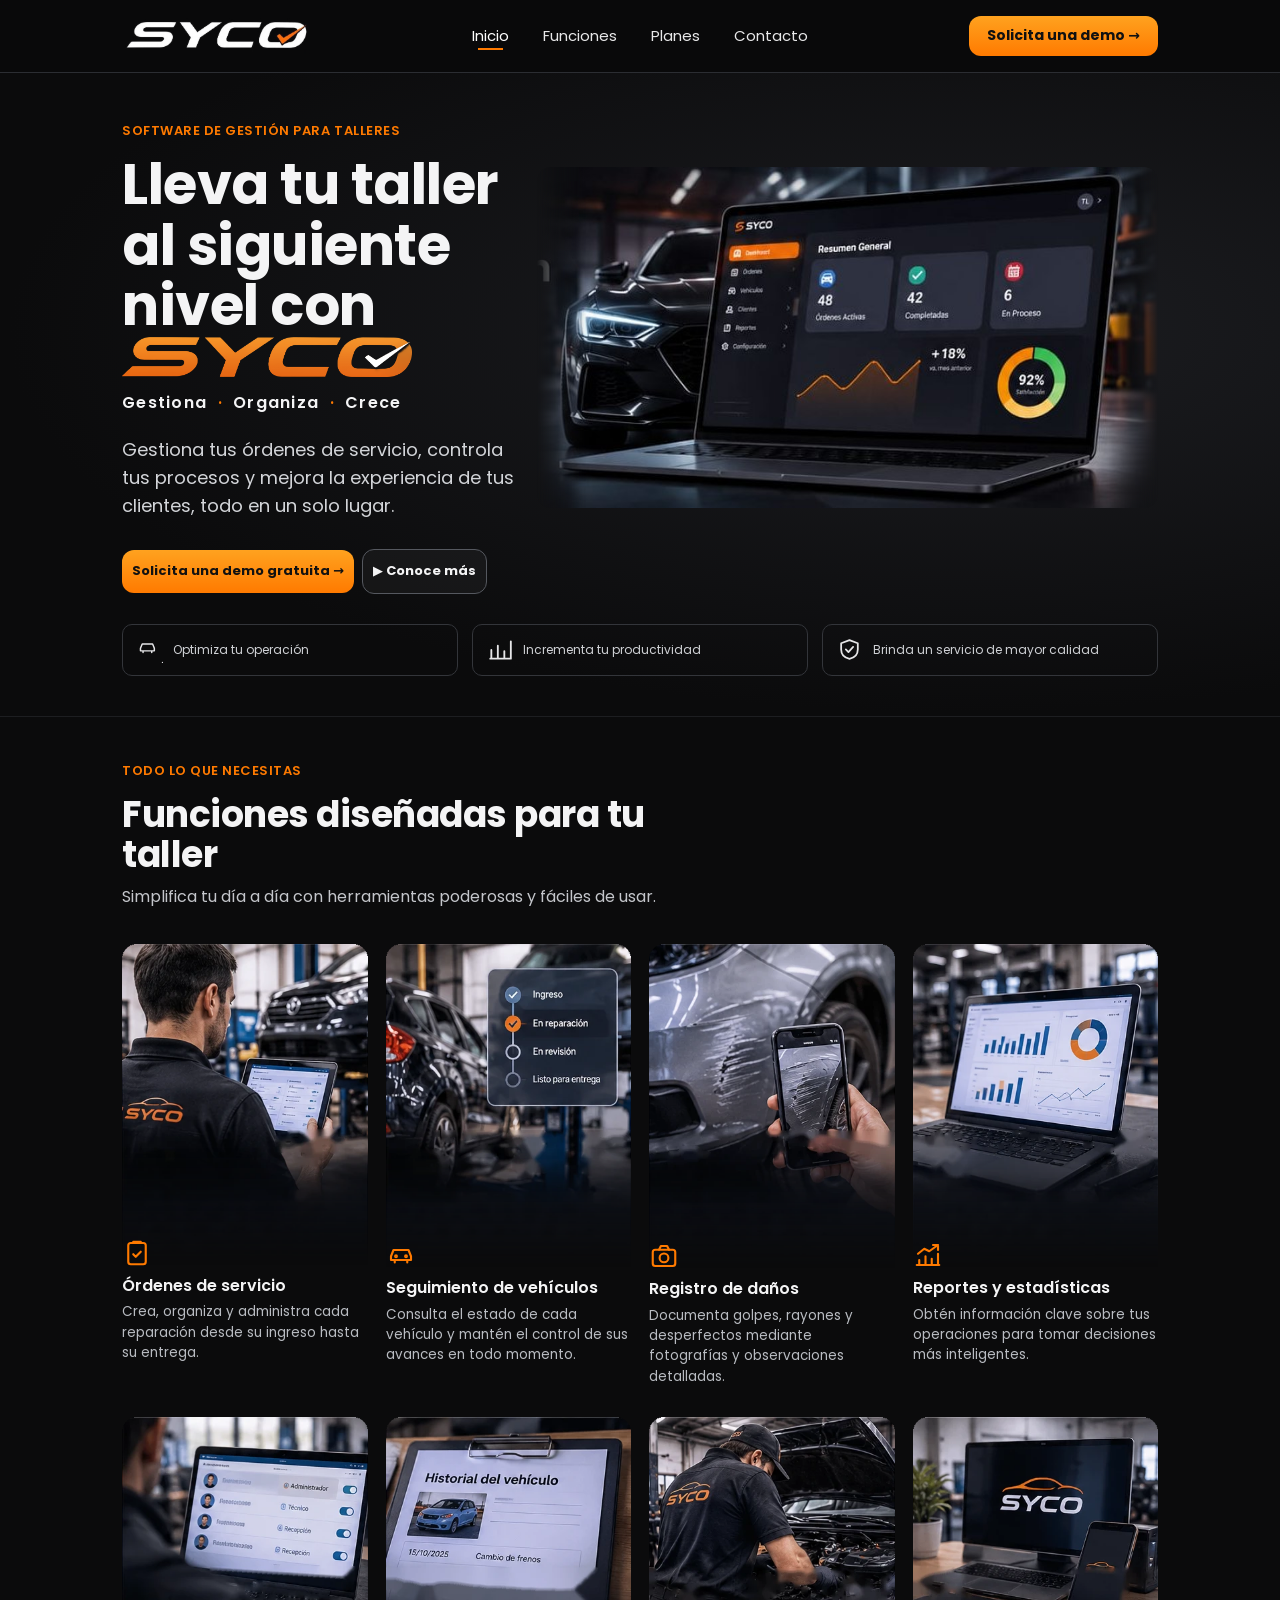
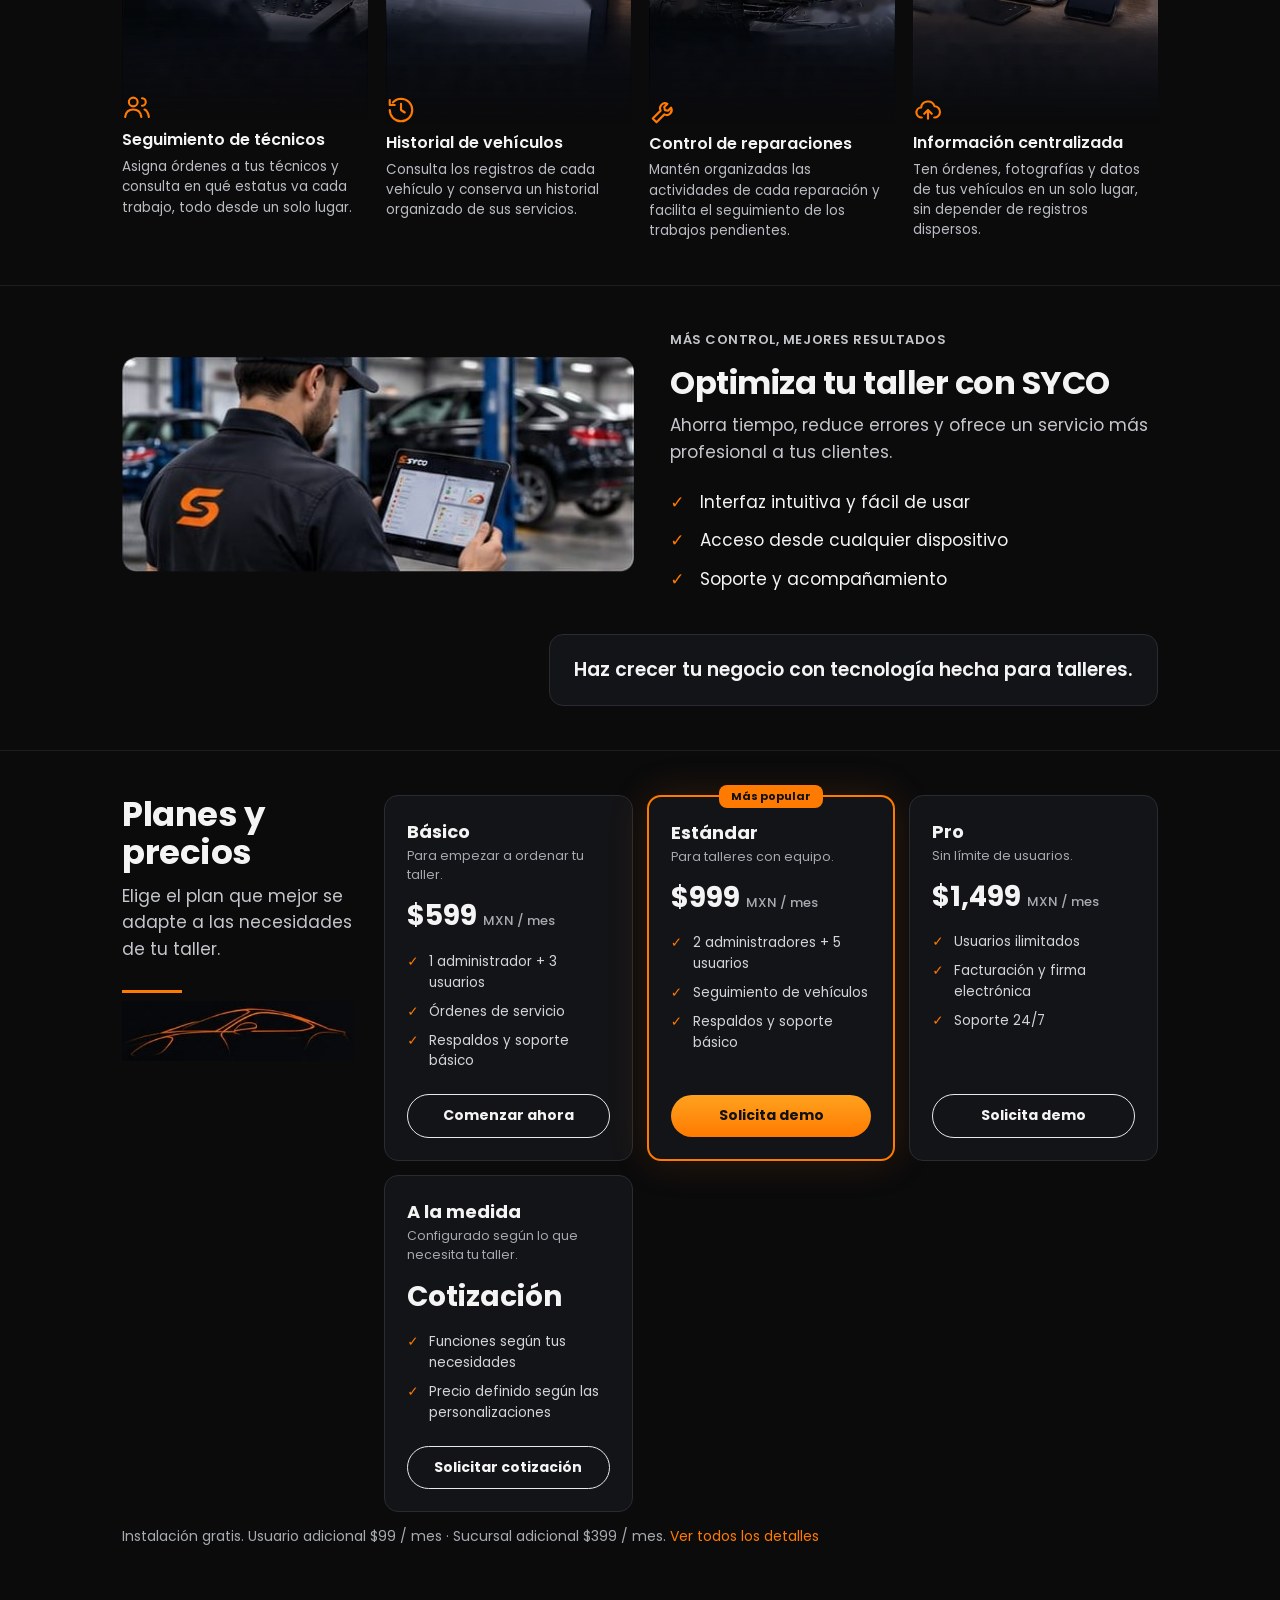
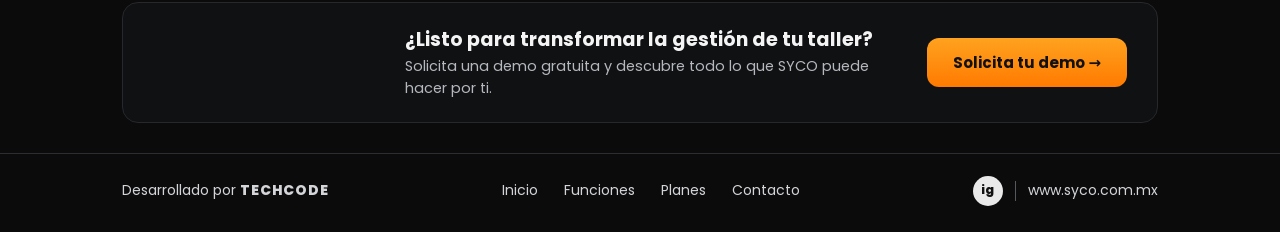
==== commit 77a8dd09: "Update icon links and add new feature images; refactor layout for better responsiveness" ====
--- a/index.html
+++ b/index.html
@@ -1,7 +1,7 @@
 <!DOCTYPE html>
 <html lang="es"><head><meta charset="utf-8"><meta name="viewport" content="width=device-width, initial-scale=1">
 <title>Inicio | SYCO</title><meta name="description" content="SYCO: software de gestión para talleres mecánicos.">
-<link rel="icon" type="image/png" href="../../imagenes/logoS.png" />
+<link rel="icon" type="image/png" href="logoS.png" />
 <link href="https://fonts.googleapis.com/css2?family=Poppins:wght@400;500;600;700;800&display=swap" rel="stylesheet">
 <link rel="stylesheet" href="style.css"></head><body>
 <header><div class="wrap nav"><a href="index.html" class="logo" aria-label="SYCO, inicio"><img src="logo-wordmark.jpg" alt="SYCO"></a>
@@ -12,16 +12,21 @@
 <p class="slogan">Gestiona <span>·</span> Organiza <span>·</span> Crece</p>
 <p class="lead">Gestiona tus órdenes de servicio, controla tus procesos y mejora la experiencia de tus clientes, todo en un solo lugar.</p>
 <div class="actions"><a class="btn" href="contacto.html">Solicita una demo gratuita →</a><a class="btn ghost" href="funciones.html">▶ Conoce más</a></div>
-<div class="mini"><div><svg viewBox="0 0 24 24" aria-hidden="true"><path d="M4 16v-3l2-5h12l2 5v3M4 16h16M7 16v2M17 16v2"/><circle cx="8" cy="13" r=".6"/><circle cx="16" cy="13" r=".6"/></svg><span>Optimiza<br>tu operación</span></div><div><svg viewBox="0 0 24 24" aria-hidden="true"><path d="M4 20V12M10 20V8M16 20V13M22 20V4M3 20h19"/></svg><span>Incrementa<br>tu productividad</span></div><div><svg viewBox="0 0 24 24" aria-hidden="true"><path d="M12 3l8 3v6c0 5-3.500 8-8 9-4.500-1-8-4-8-9V6z"/><path d="M8.500 12l2.500 2.500 4.500-5"/></svg><span>Brinda un servicio<br>de mayor calidad</span></div></div>
-</div><img class="shot" src="hero-laptop.jpg" alt="Panel de SYCO en una laptop frente a un auto" width="715" height="393"></div></section>
+</div><img class="shot" src="hero-laptop.jpg" alt="Panel de SYCO en una laptop frente a un auto" width="715" height="393">
+<div class="mini"><div><svg viewBox="0 0 30 30" aria-hidden="true"><path d="M4 16v-3l2-5h12l2 5v3M4 16h16M7 16v2M17 16v2"/><circle cx="40" cy="30" r=".6"/><circle cx="30" cy="30" r=".6"/></svg><span>Optimiza tu operación</span></div><div><svg viewBox="0 0 24 24" aria-hidden="true"><path d="M4 20V12M10 20V8M16 20V13M22 20V4M3 20h19"/></svg><span>Incrementa tu productividad</span></div><div><svg viewBox="0 0 25 25" aria-hidden="true"><path d="M12 3l8 3v6c0 5-3.500 8-8 9-4.500-1-8-4-8-9V6z"/><path d="M8.500 12l2.500 2.500 4.500-5"/></svg><span>Brinda un servicio de mayor calidad</span></div></div>
+</div></section>
 
-<section class="band"><div class="wrap f-wrap"><div><p class="eyebrow">Todo lo que necesitas</p><h2>Funciones diseñadas para tu taller</h2><p>Simplifica tu día a día con herramientas poderosas y fáciles de usar.</p></div>
-<div class="ftl">
-<div class="ft"><svg viewBox="0 0 24 24" aria-hidden="true"><rect x="4" y="5" width="16" height="15" rx="2"/><path d="M4 10h16M9 3v4M15 3v4"/></svg><h3>Órdenes de servicio</h3><p>Agenda y da seguimiento a cada reparación.</p></div>
-<div class="ft"><svg viewBox="0 0 24 24" aria-hidden="true"><path d="M4 16v-3l2-5h12l2 5v3M4 16h16M7 16v2M17 16v2"/><circle cx="8" cy="13" r=".6"/><circle cx="16" cy="13" r=".6"/></svg><h3>Seguimiento de vehículos</h3><p>Conoce el estatus en tiempo real.</p></div>
-<div class="ft"><svg viewBox="0 0 24 24" aria-hidden="true"><rect x="3" y="7" width="18" height="13" rx="2"/><circle cx="12" cy="13.500" r="3.500"/><path d="M8 7l1.500-3h5L16 7"/></svg><h3>Registro de daños</h3><p>Documenta con fotos y detalles.</p></div>
-<div class="ft"><svg viewBox="0 0 24 24" aria-hidden="true"><path d="M4 20V12M10 20V8M16 20V13M22 20V4M3 20h19"/></svg><h3>Reportes y estadísticas</h3><p>Toma decisiones con datos precisos.</p></div>
-<div class="ft"><svg viewBox="0 0 24 24" aria-hidden="true"><circle cx="9" cy="8" r="3.500"/><path d="M2.500 20c.5-4 3-6 6.500-6s6 2 6.500 6M16 5a3 3 0 010 6M18 14c2 .8 3 2.700 3.500 6"/></svg><h3>Administración</h3><p>Controla usuarios, roles y permisos.</p></div></div></div></section>
+<section class="band"><div class="wrap"><div class="fn-head"><p class="eyebrow">Todo lo que necesitas</p><h2>Funciones diseñadas para tu taller</h2><p>Simplifica tu día a día con herramientas poderosas y fáciles de usar.</p></div>
+<div class="fn-grid4">
+<article class="fn"><img src="feat-ordenes.jpg" alt="Mecánico revisando órdenes de servicio en una tableta" loading="lazy" width="369" height="492"><svg viewBox="0 0 24 24" aria-hidden="true"><rect x="5" y="4" width="14" height="17" rx="2"/><path d="M9 4V3h6v1M9 13l2 2 4-4"/></svg><h3>Órdenes de servicio</h3><p>Crea, organiza y administra cada reparación desde su ingreso hasta su entrega.</p></article>
+<article class="fn"><img src="feat-seguimiento.jpg" alt="Estados de un vehículo: ingreso, en reparación, en revisión y listo para entrega" loading="lazy" width="366" height="492"><svg viewBox="0 0 24 24" aria-hidden="true"><path d="M4 16v-3l2-5h12l2 5v3M4 16h16M7 16v2M17 16v2"/><circle cx="8" cy="13" r=".7"/><circle cx="16" cy="13" r=".7"/></svg><h3>Seguimiento de vehículos</h3><p>Consulta el estado de cada vehículo y mantén el control de sus avances en todo momento.</p></article>
+<article class="fn"><img src="feat-danos.jpg" alt="Foto de un rayón en la carrocería tomada con un celular" loading="lazy" width="365" height="492"><svg viewBox="0 0 24 24" aria-hidden="true"><rect x="3" y="7" width="18" height="13" rx="2"/><circle cx="12" cy="13.500" r="3.500"/><path d="M8 7l1.500-3h5L16 7"/></svg><h3>Registro de daños</h3><p>Documenta golpes, rayones y desperfectos mediante fotografías y observaciones detalladas.</p></article>
+<article class="fn"><img src="feat-reportes.jpg" alt="Gráficas de desempeño del taller en una laptop" loading="lazy" width="366" height="492"><svg viewBox="0 0 24 24" aria-hidden="true"><path d="M3 20h18M5 20v-4M10 20v-7M15 20v-5M20 20v-9M4 11l5-4 4 2 7-5M16 4h4v4"/></svg><h3>Reportes y estadísticas</h3><p>Obtén información clave sobre tus operaciones para tomar decisiones más inteligentes.</p></article>
+<article class="fn"><img src="feat-usuarios.jpg" alt="Técnicos con sus órdenes asignadas en una laptop" loading="lazy" width="369" height="465"><svg viewBox="0 0 24 24" aria-hidden="true"><circle cx="9" cy="8" r="3.500"/><path d="M2.500 20c.5-4 3-6 6.500-6s6 2 6.500 6M16 5a3 3 0 010 6M18 14c2 .8 3 2.700 3.500 6"/></svg><h3>Seguimiento de técnicos</h3><p>Asigna órdenes a tus técnicos y consulta en qué estatus va cada trabajo, todo desde un solo lugar.</p></article>
+<article class="fn"><img src="feat-historial.jpg" alt="Ficha del vehículo en un portapapeles" loading="lazy" width="366" height="465"><svg viewBox="0 0 24 24" aria-hidden="true"><path d="M3 12a9 9 0 109-9 9 9 0 00-6.500 3M3 4v4h4M12 7v5l3 2"/></svg><h3>Historial de vehículos</h3><p>Consulta los registros de cada vehículo y conserva un historial organizado de sus servicios.</p></article>
+<article class="fn"><img src="feat-reparaciones.jpg" alt="Mecánico trabajando en el motor de un auto" loading="lazy" width="365" height="465"><svg viewBox="0 0 24 24" aria-hidden="true"><path d="M14.700 6.300a4 4 0 00-5.400 5.400L3 18l3 3 6.300-6.300a4 4 0 005.400-5.400l-2.500 2.500-2.500-.5-.5-2.500z"/></svg><h3>Control de reparaciones</h3><p>Mantén organizadas las actividades de cada reparación y facilita el seguimiento de los trabajos pendientes.</p></article>
+<article class="fn"><img src="feat-centralizada.jpg" alt="SYCO en computadora y celular" loading="lazy" width="366" height="465"><svg viewBox="0 0 24 24" aria-hidden="true"><path d="M7 18a4 4 0 01-.5-8 5.500 5.500 0 0110.700-1A4.500 4.500 0 0117 18M12 12v7M9 15l3-3 3 3"/></svg><h3>Información centralizada</h3><p>Ten órdenes, fotografías y datos de tus vehículos en un solo lugar, sin depender de registros dispersos.</p></article>
+</div></div></section>
 
 <section class="band"><div class="wrap opt"><img class="m" src="mecanico.jpg" alt="Mecánico usando SYCO en una tableta" width="499" height="209">
 <div><p class="eyebrow">Más control, mejores resultados</p><h2>Optimiza tu taller con SYCO</h2><p>Ahorra tiempo, reduce errores y ofrece un servicio más profesional a tus clientes.</p>
--- a/style.css
+++ b/style.css
@@ -102,9 +102,9 @@
 .actions .btn{white-space:nowrap;flex-shrink:1;min-width:0;padding:11px 10px;font-size:13px}
 .actions .btn.ghost{flex-shrink:0}
 .h-hero .shot{width:100%;max-width:none;height:auto;align-self:start;margin-top:46px;display:block;border-radius:14px;object-fit:contain;object-position:center;mask-image:linear-gradient(90deg,transparent 0,#000 8%,#000 92%,transparent 100%)}
-.mini{display:flex;width:100%;gap:22px;flex-wrap:nowrap;margin-top:34px;font-size:13px;color:#cfd1d5}
-.mini div{display:flex;gap:10px;align-items:center;padding-right:22px;border-right:1px solid #33353a}
-.mini div:last-child{border:0}
+.mini{display:grid;grid-column:1/-1;grid-template-columns:repeat(3,minmax(0,1fr));width:100%;gap:14px;margin-top:12px;font-size:13px;color:#cfd1d5}
+.mini div{display:flex;min-width:0;gap:10px;align-items:center;padding:12px 14px;border:1px solid #33353a;border-radius:10px}
+.mini span{font-size:12px;line-height:1.35}
 .mini svg,.ft svg{width:26px;height:26px;stroke:#e6e6e8;fill:none;stroke-width:1.7;stroke-linecap:round;stroke-linejoin:round;flex:none}
 .band{border-top:1px solid #1d1e21;padding:44px 0}
 .f-wrap{display:grid;grid-template-columns:1fr 3fr;gap:30px;align-items:center}
@@ -149,7 +149,8 @@
 .footer-separator{width:1px;height:20px;background:#55585f}
 footer{text-align:left;padding:22px 0 26px}
 .tc{font-weight:800;letter-spacing:.06em}
-@media(max-width:900px){.h-hero .wrap,.f-wrap,.opt,.pr{grid-template-columns:1fr}.h-hero .shot{width:100%;height:auto;margin-top:24px;border-radius:14px;mask-image:linear-gradient(180deg,transparent 0,#000 16%,#000 100%)}.cta2{flex-wrap:wrap}.cta2 .btn{margin-left:0}.nav nav a:not(.btn){display:none}}
+@media(max-width:900px){.h-hero .wrap,.f-wrap,.opt,.pr{grid-template-columns:1fr}.h-hero .mini{grid-column:1;grid-row:2}.h-hero .shot{grid-column:1;grid-row:3;width:100%;height:auto;margin-top:24px;border-radius:14px;mask-image:linear-gradient(180deg,transparent 0,#000 16%,#000 100%)}.cta2{flex-wrap:wrap}.cta2 .btn{margin-left:0}.nav nav a:not(.btn){display:none}}
+@media(max-width:640px){.h-hero .mini{grid-template-columns:1fr}}
 
 /* ===== Funciones ===== */
 .page-head h1{font-size:clamp(28px,4.4vw,44px);max-width:20ch;background:none;-webkit-text-fill-color:initial;color:#fff}
@@ -163,3 +164,26 @@
 .also h2{font-size:26px}
 .also .chk{margin:0;color:#d3d5d9}
 @media(max-width:820px){.also{grid-template-columns:1fr;gap:10px}}
+
+/* ===== Funciones diseñadas para tu taller (tarjetas con imagen) ===== */
+.fn-head{max-width:620px;margin-bottom:34px}
+.fn-head h2{font-size:clamp(26px,3.6vw,36px);margin-bottom:10px}
+.fn-head p:last-child{color:#c4c6cb;font-size:16px}
+.fn-grid{display:grid;grid-template-columns:repeat(2,minmax(0,1fr));gap:34px 28px}
+.fn img,.fn .fimg{display:block;width:100%;aspect-ratio:16/9;object-fit:cover;border-radius:18px;border:1px solid #232529;margin-bottom:16px}
+.fn .fimg.ph{display:grid;place-items:center;background:radial-gradient(ellipse at 50% 40%,#22242a,#131417)}
+.fn .fimg.ph svg{width:64px;height:64px;stroke:var(--o);fill:none;stroke-width:1.5;stroke-linecap:round;stroke-linejoin:round}
+.fn h3{font-size:20px;font-weight:600;margin-bottom:6px}
+.fn p{color:#b9bcc2;font-size:15.5px;line-height:1.5;max-width:48ch}
+@media(max-width:700px){.fn-grid{grid-template-columns:1fr;gap:28px}}
+
+/* ===== Funciones: imagen + texto (4 columnas) ===== */
+.fn-grid4{display:grid;grid-template-columns:repeat(4,minmax(0,1fr));gap:30px 18px}
+.fn-grid4 .fn img{display:block;width:100%;height:auto;aspect-ratio:auto;object-fit:fill;border:0;border-radius:0;margin-bottom:-34px;position:relative;z-index:0}
+.fn-grid4 .fn h3,.fn-grid4 .fn p{position:relative;z-index:1}
+.fn-grid4 .fn h3{font-size:16px;font-weight:600;margin-bottom:6px;line-height:1.3}
+.fn-grid4 .fn p{font-size:13.5px;color:#b9bcc2;line-height:1.5}
+@media(max-width:900px){.fn-grid4{grid-template-columns:repeat(2,minmax(0,1fr))}}
+@media(max-width:480px){.fn-grid4{grid-template-columns:1fr}}
+
+.fn-grid4 .fn>svg{display:block;position:relative;z-index:1;width:30px;height:30px;stroke:var(--o);fill:none;stroke-width:1.7;stroke-linecap:round;stroke-linejoin:round;margin-bottom:8px}
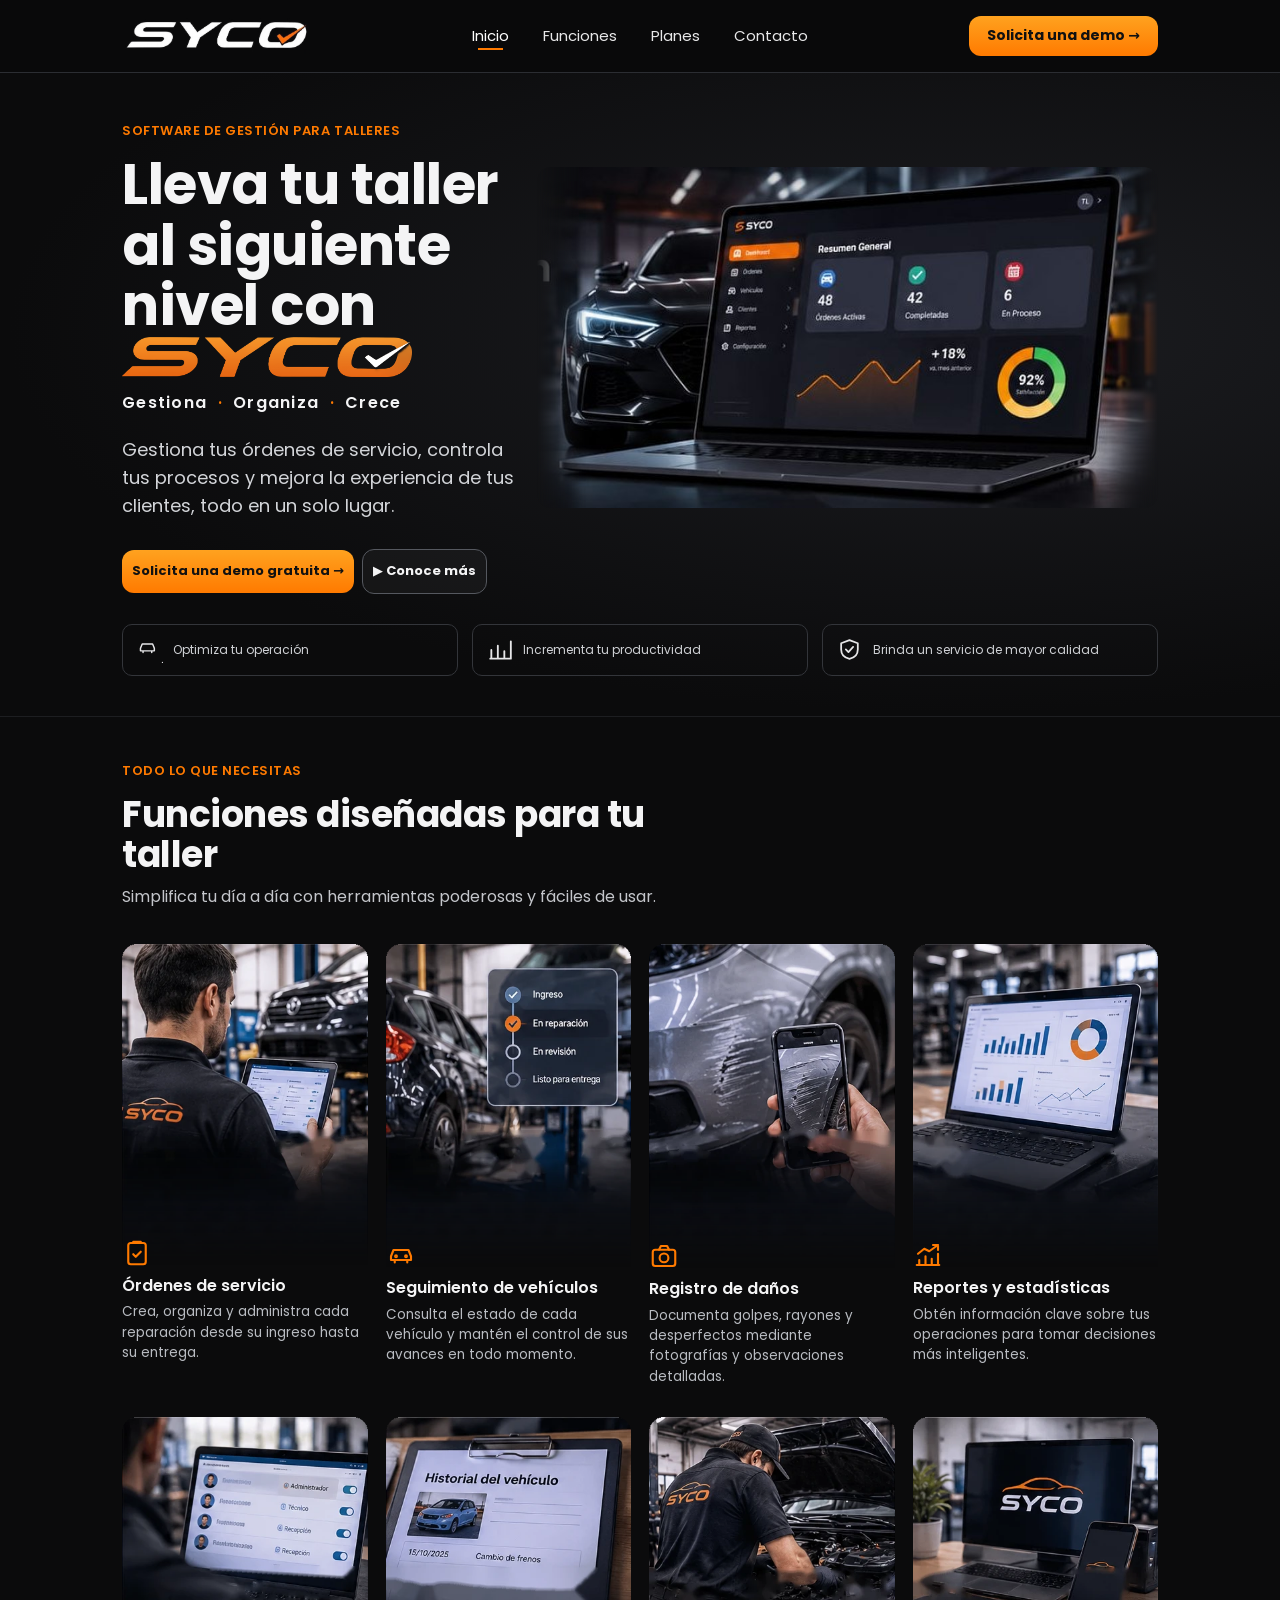
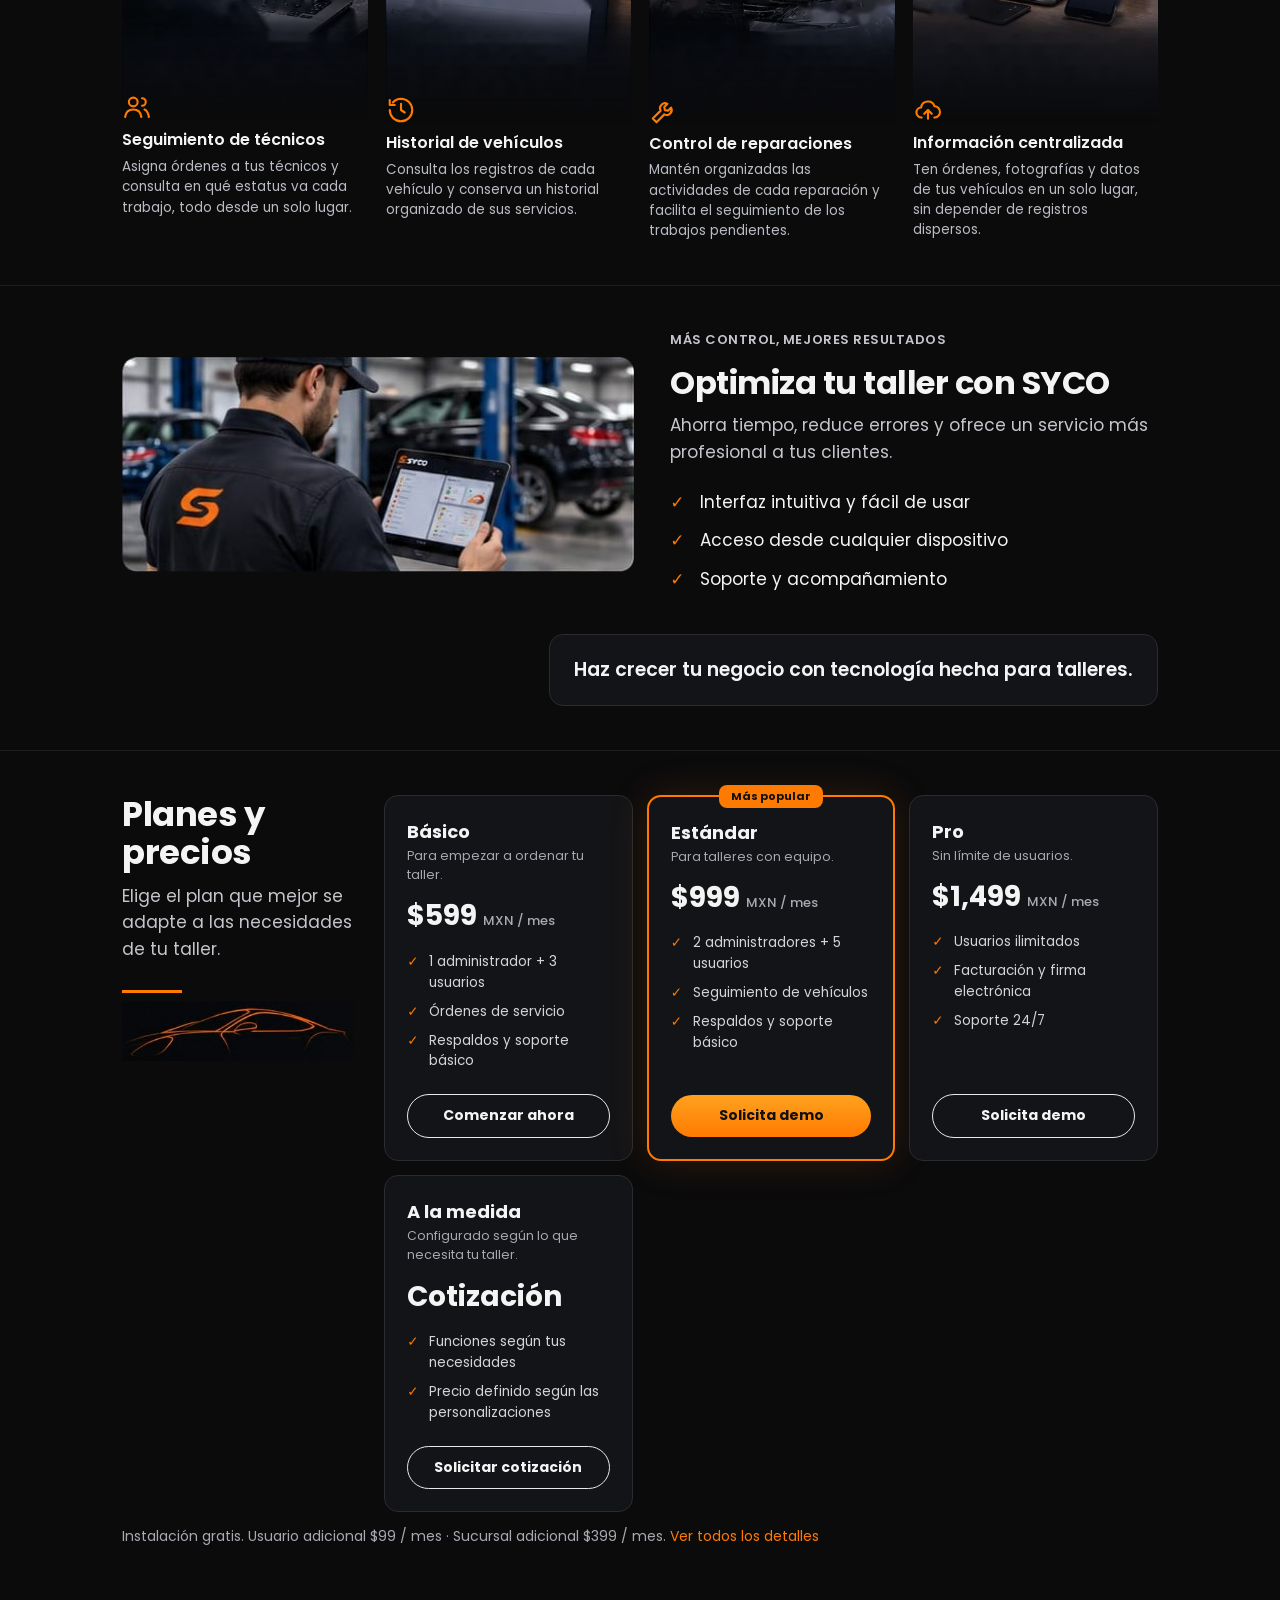
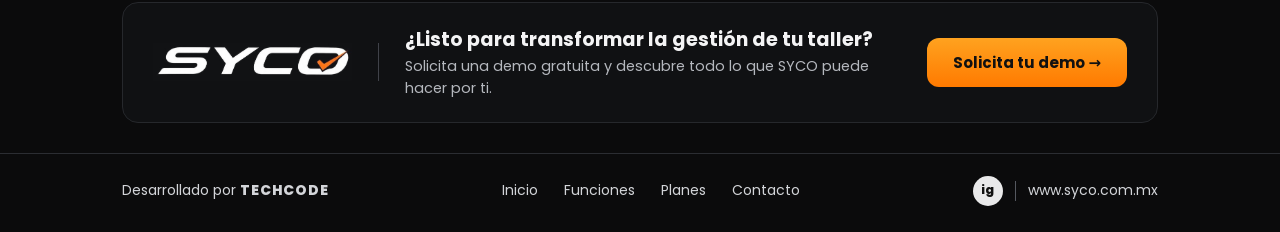
==== commit 557199d8: "Se agregan las imagenes de la pagina" ====
--- a/index.html
+++ b/index.html
@@ -1,39 +1,39 @@
 <!DOCTYPE html>
 <html lang="es"><head><meta charset="utf-8"><meta name="viewport" content="width=device-width, initial-scale=1">
 <title>Inicio | SYCO</title><meta name="description" content="SYCO: software de gestión para talleres mecánicos.">
-<link rel="icon" type="image/png" href="logoS.png" />
+<link rel="icon" type="image/png" href="source/logoS.png" />
 <link href="https://fonts.googleapis.com/css2?family=Poppins:wght@400;500;600;700;800&display=swap" rel="stylesheet">
 <link rel="stylesheet" href="style.css"></head><body>
-<header><div class="wrap nav"><a href="index.html" class="logo" aria-label="SYCO, inicio"><img src="logo-wordmark.jpg" alt="SYCO"></a>
+<header><div class="wrap nav"><a href="index.html" class="logo" aria-label="SYCO, inicio"><img src="source/logo-wordmark.jpg" alt="SYCO"></a>
 <nav><a href="index.html" class=active>Inicio</a><a href="funciones.html">Funciones</a><a href="planes.html">Planes</a><a href="contacto.html">Contacto</a></nav><a class="btn sm" href="contacto.html">Solicita una demo →</a></div></header>
 <main><section class="h-hero"><div class="wrap"><div>
 <p class="eyebrow">Software de gestión para talleres</p>
-<h1>Lleva tu taller al siguiente nivel con <em><img src="syco-naranja-palomita-blanca.png" alt="SYCO naranja con palomita blanca"></em></h1>
+<h1>Lleva tu taller al siguiente nivel con <em><img src="source/syco-naranja-palomita-blanca.png" alt="SYCO naranja con palomita blanca"></em></h1>
 <p class="slogan">Gestiona <span>·</span> Organiza <span>·</span> Crece</p>
 <p class="lead">Gestiona tus órdenes de servicio, controla tus procesos y mejora la experiencia de tus clientes, todo en un solo lugar.</p>
 <div class="actions"><a class="btn" href="contacto.html">Solicita una demo gratuita →</a><a class="btn ghost" href="funciones.html">▶ Conoce más</a></div>
-</div><img class="shot" src="hero-laptop.jpg" alt="Panel de SYCO en una laptop frente a un auto" width="715" height="393">
+</div><img class="shot" src="source/hero-laptop.jpg" alt="Panel de SYCO en una laptop frente a un auto" width="715" height="393">
 <div class="mini"><div><svg viewBox="0 0 30 30" aria-hidden="true"><path d="M4 16v-3l2-5h12l2 5v3M4 16h16M7 16v2M17 16v2"/><circle cx="40" cy="30" r=".6"/><circle cx="30" cy="30" r=".6"/></svg><span>Optimiza tu operación</span></div><div><svg viewBox="0 0 24 24" aria-hidden="true"><path d="M4 20V12M10 20V8M16 20V13M22 20V4M3 20h19"/></svg><span>Incrementa tu productividad</span></div><div><svg viewBox="0 0 25 25" aria-hidden="true"><path d="M12 3l8 3v6c0 5-3.500 8-8 9-4.500-1-8-4-8-9V6z"/><path d="M8.500 12l2.500 2.500 4.500-5"/></svg><span>Brinda un servicio de mayor calidad</span></div></div>
 </div></section>
 
 <section class="band"><div class="wrap"><div class="fn-head"><p class="eyebrow">Todo lo que necesitas</p><h2>Funciones diseñadas para tu taller</h2><p>Simplifica tu día a día con herramientas poderosas y fáciles de usar.</p></div>
 <div class="fn-grid4">
-<article class="fn"><img src="feat-ordenes.jpg" alt="Mecánico revisando órdenes de servicio en una tableta" loading="lazy" width="369" height="492"><svg viewBox="0 0 24 24" aria-hidden="true"><rect x="5" y="4" width="14" height="17" rx="2"/><path d="M9 4V3h6v1M9 13l2 2 4-4"/></svg><h3>Órdenes de servicio</h3><p>Crea, organiza y administra cada reparación desde su ingreso hasta su entrega.</p></article>
-<article class="fn"><img src="feat-seguimiento.jpg" alt="Estados de un vehículo: ingreso, en reparación, en revisión y listo para entrega" loading="lazy" width="366" height="492"><svg viewBox="0 0 24 24" aria-hidden="true"><path d="M4 16v-3l2-5h12l2 5v3M4 16h16M7 16v2M17 16v2"/><circle cx="8" cy="13" r=".7"/><circle cx="16" cy="13" r=".7"/></svg><h3>Seguimiento de vehículos</h3><p>Consulta el estado de cada vehículo y mantén el control de sus avances en todo momento.</p></article>
-<article class="fn"><img src="feat-danos.jpg" alt="Foto de un rayón en la carrocería tomada con un celular" loading="lazy" width="365" height="492"><svg viewBox="0 0 24 24" aria-hidden="true"><rect x="3" y="7" width="18" height="13" rx="2"/><circle cx="12" cy="13.500" r="3.500"/><path d="M8 7l1.500-3h5L16 7"/></svg><h3>Registro de daños</h3><p>Documenta golpes, rayones y desperfectos mediante fotografías y observaciones detalladas.</p></article>
-<article class="fn"><img src="feat-reportes.jpg" alt="Gráficas de desempeño del taller en una laptop" loading="lazy" width="366" height="492"><svg viewBox="0 0 24 24" aria-hidden="true"><path d="M3 20h18M5 20v-4M10 20v-7M15 20v-5M20 20v-9M4 11l5-4 4 2 7-5M16 4h4v4"/></svg><h3>Reportes y estadísticas</h3><p>Obtén información clave sobre tus operaciones para tomar decisiones más inteligentes.</p></article>
-<article class="fn"><img src="feat-usuarios.jpg" alt="Técnicos con sus órdenes asignadas en una laptop" loading="lazy" width="369" height="465"><svg viewBox="0 0 24 24" aria-hidden="true"><circle cx="9" cy="8" r="3.500"/><path d="M2.500 20c.5-4 3-6 6.500-6s6 2 6.500 6M16 5a3 3 0 010 6M18 14c2 .8 3 2.700 3.500 6"/></svg><h3>Seguimiento de técnicos</h3><p>Asigna órdenes a tus técnicos y consulta en qué estatus va cada trabajo, todo desde un solo lugar.</p></article>
-<article class="fn"><img src="feat-historial.jpg" alt="Ficha del vehículo en un portapapeles" loading="lazy" width="366" height="465"><svg viewBox="0 0 24 24" aria-hidden="true"><path d="M3 12a9 9 0 109-9 9 9 0 00-6.500 3M3 4v4h4M12 7v5l3 2"/></svg><h3>Historial de vehículos</h3><p>Consulta los registros de cada vehículo y conserva un historial organizado de sus servicios.</p></article>
-<article class="fn"><img src="feat-reparaciones.jpg" alt="Mecánico trabajando en el motor de un auto" loading="lazy" width="365" height="465"><svg viewBox="0 0 24 24" aria-hidden="true"><path d="M14.700 6.300a4 4 0 00-5.400 5.400L3 18l3 3 6.300-6.300a4 4 0 005.400-5.400l-2.500 2.500-2.500-.5-.5-2.500z"/></svg><h3>Control de reparaciones</h3><p>Mantén organizadas las actividades de cada reparación y facilita el seguimiento de los trabajos pendientes.</p></article>
-<article class="fn"><img src="feat-centralizada.jpg" alt="SYCO en computadora y celular" loading="lazy" width="366" height="465"><svg viewBox="0 0 24 24" aria-hidden="true"><path d="M7 18a4 4 0 01-.5-8 5.500 5.500 0 0110.700-1A4.500 4.500 0 0117 18M12 12v7M9 15l3-3 3 3"/></svg><h3>Información centralizada</h3><p>Ten órdenes, fotografías y datos de tus vehículos en un solo lugar, sin depender de registros dispersos.</p></article>
+<article class="fn"><img src="source/feat-ordenes.jpg" alt="Mecánico revisando órdenes de servicio en una tableta" loading="lazy" width="369" height="492"><svg viewBox="0 0 24 24" aria-hidden="true"><rect x="5" y="4" width="14" height="17" rx="2"/><path d="M9 4V3h6v1M9 13l2 2 4-4"/></svg><h3>Órdenes de servicio</h3><p>Crea, organiza y administra cada reparación desde su ingreso hasta su entrega.</p></article>
+<article class="fn"><img src="source/feat-seguimiento.jpg" alt="Estados de un vehículo: ingreso, en reparación, en revisión y listo para entrega" loading="lazy" width="366" height="492"><svg viewBox="0 0 24 24" aria-hidden="true"><path d="M4 16v-3l2-5h12l2 5v3M4 16h16M7 16v2M17 16v2"/><circle cx="8" cy="13" r=".7"/><circle cx="16" cy="13" r=".7"/></svg><h3>Seguimiento de vehículos</h3><p>Consulta el estado de cada vehículo y mantén el control de sus avances en todo momento.</p></article>
+<article class="fn"><img src="source/feat-danos.jpg" alt="Foto de un rayón en la carrocería tomada con un celular" loading="lazy" width="365" height="492"><svg viewBox="0 0 24 24" aria-hidden="true"><rect x="3" y="7" width="18" height="13" rx="2"/><circle cx="12" cy="13.500" r="3.500"/><path d="M8 7l1.500-3h5L16 7"/></svg><h3>Registro de daños</h3><p>Documenta golpes, rayones y desperfectos mediante fotografías y observaciones detalladas.</p></article>
+<article class="fn"><img src="source/feat-reportes.jpg" alt="Gráficas de desempeño del taller en una laptop" loading="lazy" width="366" height="492"><svg viewBox="0 0 24 24" aria-hidden="true"><path d="M3 20h18M5 20v-4M10 20v-7M15 20v-5M20 20v-9M4 11l5-4 4 2 7-5M16 4h4v4"/></svg><h3>Reportes y estadísticas</h3><p>Obtén información clave sobre tus operaciones para tomar decisiones más inteligentes.</p></article>
+<article class="fn"><img src="source/feat-usuarios.jpg" alt="Técnicos con sus órdenes asignadas en una laptop" loading="lazy" width="369" height="465"><svg viewBox="0 0 24 24" aria-hidden="true"><circle cx="9" cy="8" r="3.500"/><path d="M2.500 20c.5-4 3-6 6.500-6s6 2 6.500 6M16 5a3 3 0 010 6M18 14c2 .8 3 2.700 3.500 6"/></svg><h3>Seguimiento de técnicos</h3><p>Asigna órdenes a tus técnicos y consulta en qué estatus va cada trabajo, todo desde un solo lugar.</p></article>
+<article class="fn"><img src="source/feat-historial.jpg" alt="Ficha del vehículo en un portapapeles" loading="lazy" width="366" height="465"><svg viewBox="0 0 24 24" aria-hidden="true"><path d="M3 12a9 9 0 109-9 9-9 0 00-6.500 3M3 4v4h4M12 7v5l3 2"/></svg><h3>Historial de vehículos</h3><p>Consulta los registros de cada vehículo y conserva un historial organizado de sus servicios.</p></article>
+<article class="fn"><img src="source/feat-reparaciones.jpg" alt="Mecánico trabajando en el motor de un auto" loading="lazy" width="365" height="465"><svg viewBox="0 0 24 24" aria-hidden="true"><path d="M14.700 6.300a4 4 0 00-5.400 5.400L3 18l3 3 6.300-6.300a4 4 0 005.400-5.400l-2.500 2.500-2.500-.5-.5-2.500z"/></svg><h3>Control de reparaciones</h3><p>Mantén organizadas las actividades de cada reparación y facilita el seguimiento de los trabajos pendientes.</p></article>
+<article class="fn"><img src="source/feat-centralizada.jpg" alt="SYCO en computadora y celular" loading="lazy" width="366" height="465"><svg viewBox="0 0 24 24" aria-hidden="true"><path d="M7 18a4 4 0 01-.5-8 5.500 5.500 0 0110.700-1A4.500 4.500 0 0117 18M12 12v7M9 15l3-3 3 3"/></svg><h3>Información centralizada</h3><p>Ten órdenes, fotografías y datos de tus vehículos en un solo lugar, sin depender de registros dispersos.</p></article>
 </div></div></section>
 
-<section class="band"><div class="wrap opt"><img class="m" src="mecanico.jpg" alt="Mecánico usando SYCO en una tableta" width="499" height="209">
+<section class="band"><div class="wrap opt"><img class="m" src="source/mecanico.jpg" alt="Mecánico usando SYCO en una tableta" width="499" height="209">
 <div><p class="eyebrow">Más control, mejores resultados</p><h2>Optimiza tu taller con SYCO</h2><p>Ahorra tiempo, reduce errores y ofrece un servicio más profesional a tus clientes.</p>
 <ul class="chk"><li>Interfaz intuitiva y fácil de usar</li><li>Acceso desde cualquier dispositivo</li><li>Soporte y acompañamiento</li></ul></div>
 <div class="grow" style="grid-column:1/-1;justify-items:end"><div>Haz crecer tu negocio con tecnología hecha para talleres.</div></div></div></section>
 
-<section class="band"><div class="wrap pr"><div><h2>Planes y precios</h2><p>Elige el plan que mejor se adapte a las necesidades de tu taller.</p><hr><img src="auto-linea.jpg" alt="" width="330" height="85"></div>
+<section class="band"><div class="wrap pr"><div><h2>Planes y precios</h2><p>Elige el plan que mejor se adapte a las necesidades de tu taller.</p><hr><img src="source/auto-linea.jpg" alt="" width="330" height="85"></div>
 <div class="cards">
 <div class="pc"><h3>Básico</h3><small class="d">Para empezar a ordenar tu taller.</small><div class="pp">$599 <small>MXN / mes</small></div><ul><li>1 administrador + 3 usuarios</li><li>Órdenes de servicio</li><li>Respaldos y soporte básico</li></ul><a class="btn ghost" href="contacto.html">Comenzar ahora</a></div>
 <div class="pc hot"><span class="badge">Más popular</span><h3>Estándar</h3><small class="d">Para talleres con equipo.</small><div class="pp">$999 <small>MXN / mes</small></div><ul><li>2 administradores + 5 usuarios</li><li>Seguimiento de vehículos</li><li>Respaldos y soporte básico</li></ul><a class="btn" href="contacto.html">Solicita demo</a></div>
@@ -42,7 +42,7 @@
 </div></div>
 <div class="wrap" style="margin-top:14px"><p style="color:#a7aab1;font-size:14px">Instalación gratis. Usuario adicional $99 / mes · Sucursal adicional $399 / mes. <a href="planes.html" style="color:var(--o)">Ver todos los detalles</a></p></div></section>
 
-<section style="padding:10px 0 0"><div class="wrap"><div class="cta2"><img src="logo-wordmark.jpg" alt="SYCO"><div><h3>¿Listo para transformar la gestión de tu taller?</h3><p>Solicita una demo gratuita y descubre todo lo que SYCO puede hacer por ti.</p></div><a class="btn" href="contacto.html">Solicita tu demo →</a></div></div></section></main>
+<section style="padding:10px 0 0"><div class="wrap"><div class="cta2"><img src="source/logo-wordmark.jpg" alt="SYCO"><div><h3>¿Listo para transformar la gestión de tu taller?</h3><p>Solicita una demo gratuita y descubre todo lo que SYCO puede hacer por ti.</p></div><a class="btn" href="contacto.html">Solicita tu demo →</a></div></div></section></main>
 <footer><div class="wrap fgrid"><span>Desarrollado por <span class="tc">TECHCODE</span></span>
 <nav><a href="index.html" class=active>Inicio</a><a href="funciones.html">Funciones</a><a href="planes.html">Planes</a><a href="contacto.html">Contacto</a></nav>
 <div class="footer-site"><a href="https://www.instagram.com/syco.mx/" aria-label="Instagram" target="_blank" rel="noopener noreferrer">ig</a><span class="footer-separator" aria-hidden="true"></span><span>www.syco.com.mx</span></div></div></footer></body></html>
